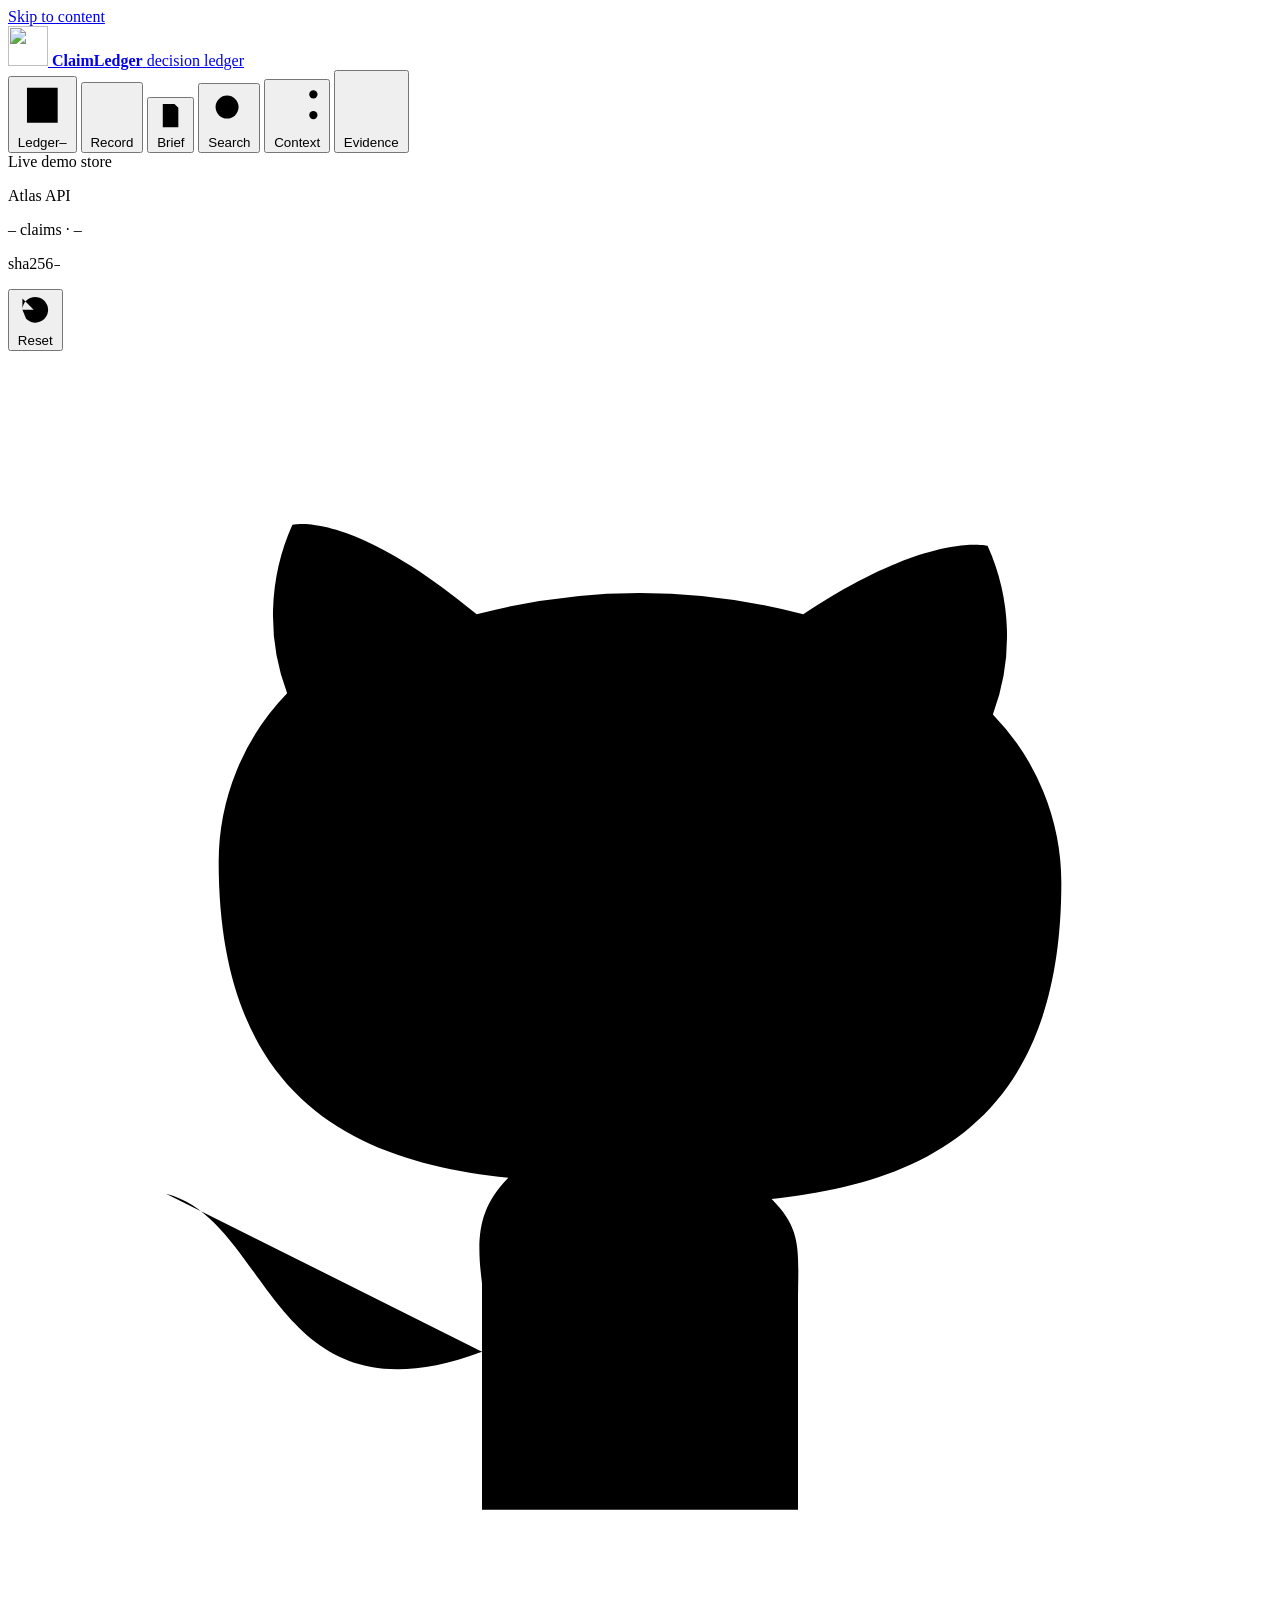
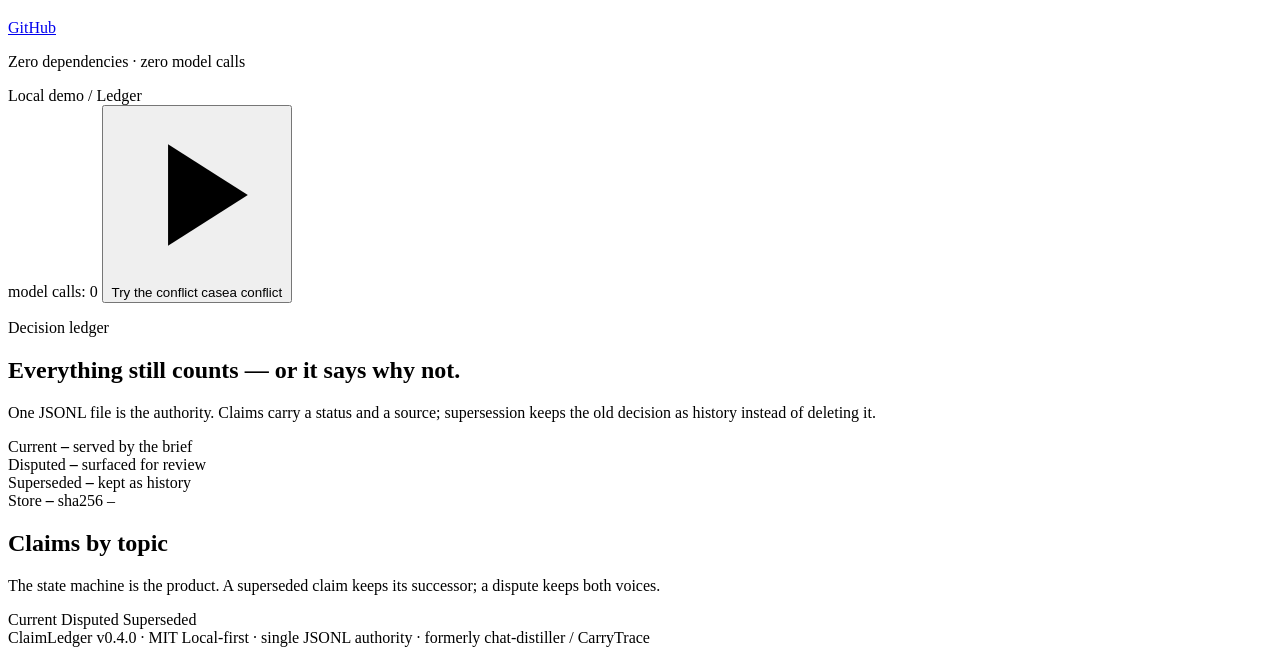
==== chat_distiller/demo/static/index.html @ 39054d4c "ClaimLedger v0.4.0 A status-aware decision ledger for AI agents: claims with provenance and lifecycl" ====
<!doctype html>
<html lang="en">
<head>
<meta charset="utf-8">
<meta name="viewport" content="width=device-width, initial-scale=1">
<title>ClaimLedger · Decision ledger demo</title>
<meta name="description" content="A local, zero-dependency demo of ClaimLedger: record decisions, refuse silent conflicts, render byte-budgeted briefs, and ground RAG evidence in the same status policy.">
<link rel="icon" type="image/svg+xml" href="/static/mark.svg">
<link rel="stylesheet" href="/static/styles.css">
</head>
<body>
<a class="skip-link" href="#main">Skip to content</a>
<div class="shell">
  <aside class="sidebar" aria-label="Demo navigation">
    <a class="brand" href="#ledger">
      <img src="/static/mark.svg" alt="" width="40" height="40">
      <span class="brand__text">
        <strong>ClaimLedger</strong>
        <span>decision ledger</span>
      </span>
    </a>

    <nav class="nav" id="nav">
      <button class="nav__item" data-view="ledger" type="button">
        <svg viewBox="0 0 24 24" aria-hidden="true"><path d="M5 4h14v16H5zM8 8h8M8 12h8M8 16h5"/></svg>
        <span>Ledger</span><span class="nav__count" id="navCount">–</span>
      </button>
      <button class="nav__item" data-view="record" type="button">
        <svg viewBox="0 0 24 24" aria-hidden="true"><path d="M12 5v14M5 12h14"/></svg>
        <span>Record</span>
      </button>
      <button class="nav__item" data-view="brief" type="button">
        <svg viewBox="0 0 24 24" aria-hidden="true"><path d="M6 3h9l3 3v15H6zM9 10h6M9 14h6M9 18h4"/></svg>
        <span>Brief</span>
      </button>
      <button class="nav__item" data-view="search" type="button">
        <svg viewBox="0 0 24 24" aria-hidden="true"><circle cx="11" cy="11" r="6"/><path d="M16 16l4 4"/></svg>
        <span>Search</span>
      </button>
      <button class="nav__item" data-view="context" type="button">
        <svg viewBox="0 0 24 24" aria-hidden="true"><path d="M4 6h10M4 11h16M4 16h12"/><circle cx="20" cy="6" r="2"/><circle cx="20" cy="16" r="2"/></svg>
        <span>Context</span>
      </button>
      <button class="nav__item" data-view="evidence" type="button">
        <svg viewBox="0 0 24 24" aria-hidden="true"><path d="M4 19V5M4 19h16M8 16v-5M13 16V7M18 16v-8"/></svg>
        <span>Evidence</span>
      </button>
    </nav>

    <div class="sidebar__spacer"></div>

    <div class="store-card">
      <div class="store-card__head">
        <span class="live-dot" aria-hidden="true"></span>
        <span id="storeMode">Live demo store</span>
      </div>
      <p class="store-card__project" id="storeProject">Atlas API</p>
      <p class="store-card__meta"><span id="storeCount">–</span> claims · <span id="storeBytes">–</span></p>
      <p class="store-card__digest"><span>sha256</span><code id="storeDigest">–</code></p>
      <div class="store-card__actions">
        <button id="resetBtn" class="mini-btn" type="button" title="Restore the synthetic demo store">
          <svg viewBox="0 0 24 24" aria-hidden="true"><path d="M4 11a8 8 0 1 1 2.3 5.7M4 4v7h7"/></svg>
          Reset
        </button>
        <a class="mini-btn" href="https://github.com/Anhao1314/ClaimLedger" target="_blank" rel="noreferrer">
          <svg viewBox="0 0 24 24" aria-hidden="true"><path d="M9 19c-4 1.5-4-2.5-6-3m12 6v-3.9c0-1 .1-1.4-.5-2 2.8-.3 5.5-1.4 5.5-6a4.6 4.6 0 0 0-1.3-3.2 4.2 4.2 0 0 0-.1-3.2s-1.1-.3-3.5 1.3a12 12 0 0 0-6.2 0C6.5 3 5.4 3.3 5.4 3.3a4.2 4.2 0 0 0-.1 3.2A4.6 4.6 0 0 0 4 9.7c0 4.6 2.7 5.7 5.5 6-.6.6-.6 1.2-.5 2V22"/></svg>
          GitHub
        </a>
      </div>
    </div>
    <p class="sidebar__foot">Zero dependencies · zero model calls</p>
  </aside>

  <main class="main" id="main">
    <header class="topbar">
      <div class="topbar__crumb"><span class="live-dot" aria-hidden="true"></span> Local demo <span class="sep">/</span> <span id="crumb">Ledger</span></div>
      <div class="topbar__right">
        <span class="mono-chip" title="Every claim and brief is produced by deterministic Python">model calls: 0</span>
        <button class="ghost-btn" type="button" id="storyBtn">
          <svg viewBox="0 0 24 24" aria-hidden="true"><path d="M8 5l11 7-11 7z"/></svg>
          <span>Try <span class="story-long">the conflict case</span><span class="story-short">a conflict</span></span>
        </button>
      </div>
    </header>

    <div class="mode-banner" id="modeBanner" hidden role="status">
      <svg viewBox="0 0 24 24" aria-hidden="true"><rect x="5" y="10" width="14" height="10" rx="2"/><path d="M8 10V7a4 4 0 0 1 8 0v3"/></svg>
      <div>
        <strong>Read-only ledger</strong>
        <span>This demo is bound to an existing store. Restart with <code>--write</code> to record; reset is disabled.</span>
      </div>
    </div>

    <section class="view" id="view-ledger" data-view-panel="ledger">
      <header class="page-head">
        <div>
          <p class="eyebrow">Decision ledger</p>
          <h1>Everything still counts — or it says why not.</h1>
          <p class="lede">One JSONL file is the authority. Claims carry a status and a source; supersession keeps the old decision as history instead of deleting it.</p>
        </div>
      </header>

      <div class="metrics" aria-label="Ledger summary">
        <div class="metric metric--current">
          <span class="metric__label"><span class="dot dot--current"></span>Current</span>
          <strong id="metricCurrent">–</strong>
          <span class="metric__hint">served by the brief</span>
        </div>
        <div class="metric metric--disputed">
          <span class="metric__label"><span class="dot dot--disputed"></span>Disputed</span>
          <strong id="metricDisputed">–</strong>
          <span class="metric__hint">surfaced for review</span>
        </div>
        <div class="metric metric--superseded">
          <span class="metric__label"><span class="dot dot--superseded"></span>Superseded</span>
          <strong id="metricSuperseded">–</strong>
          <span class="metric__hint">kept as history</span>
        </div>
        <div class="metric metric--bytes">
          <span class="metric__label"><span class="dot dot--evidence"></span>Store</span>
          <strong id="metricBytes">–</strong>
          <span class="metric__hint" id="metricDigest">sha256 –</span>
        </div>
      </div>

      <div class="section-head">
        <div>
          <h2>Claims by topic</h2>
          <p>The state machine is the product. A superseded claim keeps its successor; a dispute keeps both voices.</p>
        </div>
        <div class="legend" aria-label="Status legend">
          <span><i class="dot dot--current"></i>Current</span>
          <span><i class="dot dot--disputed"></i>Disputed</span>
          <span><i class="dot dot--superseded"></i>Superseded</span>
        </div>
      </div>
      <div id="ledgerTopics" class="ledger" aria-live="polite"></div>
      <div id="ledgerEmpty" class="empty-state" hidden>
        <h3>No claims yet</h3>
        <p>Record the first decision to start the ledger.</p>
        <button class="primary-btn" type="button" data-goto="record">Record a claim</button>
      </div>
    </section>

    <section class="view" id="view-record" data-view-panel="record" hidden>
      <header class="page-head">
        <div>
          <p class="eyebrow">Record at decision time</p>
          <h1>The write is where trust starts.</h1>
          <p class="lede">Type a decision that overlaps a current claim. The ledger refuses the write and shows you the conflict — it never picks a winner for you.</p>
        </div>
      </header>

      <div class="split split--record">
        <form class="panel form" id="recordForm" autocomplete="off">
          <div class="panel__head">
            <h2>New claim</h2>
            <span class="mono-chip">POST /api/record</span>
          </div>

          <label class="field">
            <span class="field__label">Decision <em>required</em></span>
            <textarea id="fText" name="text" rows="3" maxlength="1000" placeholder="Use PostgreSQL 16 for all Atlas storage" required></textarea>
            <span class="field__hint"><span id="formCount">0</span>/1000 · one standalone statement</span>
          </label>

          <div class="field-row">
            <label class="field">
              <span class="field__label">Topic</span>
              <input id="fTopic" name="topic" maxlength="40" value="database" pattern="[a-z0-9][a-z0-9-]{0,39}">
            </label>
            <label class="field">
              <span class="field__label">Tags <em>comma-separated</em></span>
              <input id="fTags" name="tags" placeholder="storage, postgres">
            </label>
          </div>

          <label class="field">
            <span class="field__label">Source</span>
            <input id="fSource" name="source" maxlength="300" placeholder="Architecture review · 2026-10-23">
          </label>

          <label class="field">
            <span class="field__label">Quote <em>optional evidence</em></span>
            <textarea id="fQuote" name="quote" rows="2" maxlength="300" placeholder="The exact sentence from the discussion that supports this."></textarea>
          </label>

          <label class="check">
            <input type="checkbox" id="fDispute">
            <span>
              <strong>Record as disputed</strong>
              <small>Keeps both positions open; also bypasses a detected conflict without superseding.</small>
            </span>
          </label>

          <div class="form__actions">
            <button class="primary-btn" type="submit" id="recordSubmit">
              <svg viewBox="0 0 24 24" aria-hidden="true"><path d="M12 5v14M5 12h14"/></svg>
              Record claim
            </button>
            <button class="ghost-btn" type="button" id="suggestBtn" title="Build a review-only proposal; nothing is written">
              <svg viewBox="0 0 24 24" aria-hidden="true"><path d="M12 3l2.2 5.6L20 11l-5.8 2.4L12 19l-2.2-5.6L4 11l5.8-2.4z"/></svg>
              Preview proposal
            </button>
            <span class="form__note" id="formNote">Record writes a real line to the JSONL store; preview never writes.</span>
          </div>

          <div class="error-box" id="recordError" hidden role="alert"></div>

          <div class="examples">
            <span class="examples__label">Try a case</span>
            <div class="chips" id="exampleChips">
              <button type="button" class="chip" data-example="conflict">Conflicting decision</button>
              <button type="button" class="chip" data-example="clean">New, unrelated decision</button>
              <button type="button" class="chip" data-example="dispute">Open dispute</button>
            </div>
          </div>
        </form>

        <aside class="record-side">
          <div class="panel panel--muted">
            <h2>What the guardrail does</h2>
            <ol class="steps">
              <li><span>01</span><div><strong>Validate</strong><p>Stable schema, topic grammar, byte limits. Corruption refuses service.</p></div></li>
              <li><span>02</span><div><strong>Surface overlap</strong><p>Lexical overlap above a threshold is a suspicion, never a verdict.</p></div></li>
              <li><span>03</span><div><strong>Require a decision</strong><p>Supersede the old claim, mark the new one disputed, or cancel. No silent wins.</p></div></li>
            </ol>
            <p class="fineprint">Conflict matching is deterministic and lexical. It can miss semantic contradictions — and it never adjudicates truth.</p>
          </div>

          <div class="panel panel--muted" id="currentPanel">
            <div class="panel__head">
              <h2>Current claims being checked</h2>
              <span class="mono-chip" id="currentCount">–</span>
            </div>
            <ul class="mini-list" id="currentList"></ul>
          </div>

          <div class="panel receipt-panel" id="recordReceipt" hidden>
            <div class="panel__head">
              <h2>Write receipt</h2>
              <span class="status-pill status--current" id="receiptStatus">Current</span>
            </div>
            <p class="receipt-text" id="receiptText"></p>
            <dl class="receipt-meta">
              <div><dt>claim</dt><dd><code id="receiptId">–</code></dd></div>
              <div><dt>store</dt><dd><code id="receiptDigest">–</code></dd></div>
              <div><dt>superseded</dt><dd><code id="receiptSuperseded">–</code></dd></div>
            </dl>
            <div class="receipt-actions">
              <button class="ghost-btn" type="button" data-goto="ledger">View in ledger</button>
              <button class="ghost-btn" type="button" data-goto="brief">Render a brief</button>
            </div>
          </div>

          <div class="panel suggest-panel" id="suggestPanel" hidden>
            <div class="panel__head">
              <h2>Claim proposal · review only</h2>
              <span class="status-pill status--disputed">Proposed</span>
            </div>
            <p class="receipt-text" id="suggestText"></p>
            <dl class="receipt-meta">
              <div><dt>topic</dt><dd><code id="suggestTopic">–</code></dd></div>
              <div><dt>conflicts</dt><dd><code id="suggestConflicts">–</code></dd></div>
              <div><dt>next step</dt><dd id="suggestAction">–</dd></div>
            </dl>
            <div class="suggest-detail" id="suggestDetail"></div>
            <p class="fineprint">Nothing was written. Run <code>claim record --supersedes …</code> or use Record to commit after review.</p>
          </div>
        </aside>
      </div>
    </section>

    <section class="view" id="view-brief" data-view-panel="brief" hidden>
      <header class="page-head">
        <div>
          <p class="eyebrow">Read as a briefing</p>
          <h1>A brief that fits, and says what it left out.</h1>
          <p class="lede">Drag the budget down. Entries are dropped deterministically and counted — the packet is a rebuildable view, never a second source of truth.</p>
        </div>
      </header>

      <div class="split split--brief">
        <div class="brief-controls">
          <div class="panel">
            <div class="panel__head">
              <h2>Byte budget</h2>
              <span class="mono-chip" id="briefStatus">ready</span>
            </div>
            <div class="budget-value">
              <strong id="briefUsed">–</strong>
              <span>/ <span id="briefBudgetOut">–</span> bytes</span>
            </div>
            <div class="meter" role="progressbar" aria-label="Brief bytes used" aria-valuemin="0" aria-valuemax="100" aria-valuenow="0" id="briefMeter">
              <span id="briefMeterFill"></span>
            </div>
            <div class="budget-meta">
              <span id="briefBudgetLabel">2,048 bytes</span>
              <span id="briefOmitted">0 omitted</span>
            </div>
            <input type="range" id="briefBudget" min="512" max="8192" step="128" value="2048" aria-label="Brief byte budget">
            <div class="chips chips--tight" id="briefPresets">
              <button type="button" class="chip" data-budget="512">512</button>
              <button type="button" class="chip" data-budget="1024">1 KB</button>
              <button type="button" class="chip" data-budget="2048">2 KB</button>
              <button type="button" class="chip" data-budget="4096">4 KB</button>
              <button type="button" class="chip" data-budget="8192">8 KB</button>
            </div>
            <p class="fineprint">The budget covers the whole serialized UTF-8 JSON packet, including metadata and the trailing newline. Bytes are not tokens.</p>
          </div>

          <div class="panel">
            <div class="panel__head">
              <h2>Rendered packet</h2>
              <div class="segmented" role="group" aria-label="Brief display">
                <button type="button" class="segmented__btn is-active" data-brief-mode="view">View</button>
                <button type="button" class="segmented__btn" data-brief-mode="wire">Wire JSON</button>
              </div>
            </div>
            <p class="fineprint">Order is fixed: open disputes → current claims by topic → recently superseded.</p>
          </div>

          <div class="panel panel--muted">
            <h2>Why this is not a summary</h2>
            <p>No model writes the brief. It is rendered from the store on every request, so it cannot rot out of sync. Regenerating it is lossless.</p>
            <button class="ghost-btn" type="button" id="briefCopy">
              <svg viewBox="0 0 24 24" aria-hidden="true"><path d="M8 8h11v11H8zM5 16V5h11"/></svg>
              Copy wire JSON
            </button>
          </div>
        </div>

        <div class="brief-stage">
          <div class="brief-doc" id="briefBody" aria-live="polite"></div>
          <pre class="wire" id="briefWire" hidden></pre>
        </div>
      </div>
    </section>

    <section class="view" id="view-search" data-view-panel="search" hidden>
      <header class="page-head">
        <div>
          <p class="eyebrow">Long-tail retrieval</p>
          <h1>Status-aware search, next to the status-blind baseline.</h1>
          <p class="lede">Search is lexical and local. The comparison below is the point: feeding raw history back can rank a dead decision first.</p>
        </div>
      </header>

      <form class="searchbar" id="searchForm" role="search">
        <svg viewBox="0 0 24 24" aria-hidden="true"><circle cx="11" cy="11" r="6"/><path d="M16 16l4 4"/></svg>
        <input id="searchInput" type="search" placeholder="database, use sqlite, timeout, api v1…" aria-label="Search claims">
        <button class="primary-btn" type="submit">Search</button>
      </form>

      <div class="search-tools">
        <div class="chips" id="searchSuggestions">
          <span class="chips__label">Try</span>
          <button type="button" class="chip" data-query="use sqlite">use sqlite</button>
          <button type="button" class="chip" data-query="database">database</button>
          <button type="button" class="chip" data-query="token">token</button>
          <button type="button" class="chip" data-query="timeout">timeout</button>
          <button type="button" class="chip" data-query="api v1">api v1</button>
          <button type="button" class="chip" data-query="rotate">rotate</button>
        </div>
        <label class="switch">
          <input type="checkbox" id="includeSuperseded">
          <span class="switch__track"><span class="switch__thumb"></span></span>
          <span class="switch__label">Include superseded <em>status-blind</em></span>
        </label>
      </div>

      <div id="searchSummary" class="search-summary" aria-live="polite">
        <span class="search-summary__hint">Enter a query to compare retrieval policies.</span>
      </div>
      <div id="searchResults" class="results"></div>
    </section>

    <section class="view" id="view-context" data-view-panel="context" hidden>
      <header class="page-head">
        <div>
          <p class="eyebrow">RAG, on the ledger's terms</p>
          <h1>Evidence may be retrieved. Authority stays with the store.</h1>
          <p class="lede">A context packet joins a deterministic brief with evidence from a retriever. Every hit must resolve to a claim and pass the same status filter — superseded passages cannot pose as current.</p>
        </div>
      </header>

      <div class="context-controls">
        <form class="panel" id="contextForm" role="search" autocomplete="off">
          <div class="panel__head">
            <h2>Build a context packet</h2>
            <span class="mono-chip">GET /api/context</span>
          </div>
          <label class="field">
            <span class="field__label">Query</span>
            <input id="contextQuery" type="search" placeholder="use sqlite, token, timeout…" aria-label="Context query">
          </label>
          <div class="chips" id="contextSuggestions">
            <span class="chips__label">Try</span>
            <button type="button" class="chip" data-query="use sqlite">use sqlite</button>
            <button type="button" class="chip" data-query="session token">session token</button>
            <button type="button" class="chip" data-query="timeout">timeout</button>
          </div>
          <div class="context-toggles">
            <label class="switch">
              <input type="checkbox" id="contextHistorical">
              <span class="switch__track"><span class="switch__thumb"></span></span>
              <span class="switch__label">Historical intent <em>include superseded, labelled</em></span>
            </label>
            <label class="switch">
              <input type="checkbox" id="contextShowWire">
              <span class="switch__track"><span class="switch__thumb"></span></span>
              <span class="switch__label">Show wire JSON <em>exact bytes</em></span>
            </label>
          </div>
          <p class="fineprint" id="contextRagNote"></p>
        </form>

        <div class="panel panel--muted" id="contextStats">
          <div class="panel__head"><h2>Packet</h2><span class="mono-chip" id="contextStatus">–</span></div>
          <dl class="context-meta">
            <div><dt>bytes</dt><dd><span id="ctxUsed">–</span> / <span id="ctxBudget">–</span></dd></div>
            <div><dt>brief</dt><dd id="ctxBriefCounts">–</dd></div>
            <div><dt>evidence</dt><dd><span id="ctxEvidenceCount">0</span> shown · <span id="ctxOmitted">0</span> omitted</dd></div>
            <div><dt>excluded</dt><dd id="ctxExcluded">–</dd></div>
            <div><dt>window</dt><dd id="ctxWindow">–</dd></div>
            <div><dt>index sha</dt><dd><code id="ctxIndexSha">–</code></dd></div>
          </dl>
          <button class="ghost-btn" type="button" id="contextCopy">
            <svg viewBox="0 0 24 24" aria-hidden="true"><path d="M8 8h11v11H8zM5 16V5h11"/></svg>
            Copy wire JSON
          </button>
        </div>
      </div>

      <div class="context-stage">
        <div class="brief-doc context-doc" id="contextBody" aria-live="polite">
          <p class="brief-empty">Enter a query to build a context packet.</p>
        </div>
        <pre class="wire" id="contextWire" hidden></pre>
      </div>
    </section>

    <section class="view" id="view-evidence" data-view-panel="evidence" hidden>
      <header class="page-head">
        <div>
          <p class="eyebrow">Evidence you can replay</p>
          <h1>Numbers with the limits attached.</h1>
          <p class="lede">Synthetic fixtures, deterministic code, zero model calls. These measure structure and lifecycle safety — not semantic truth or agent task success.</p>
        </div>
      </header>

      <div class="panel">
        <div class="panel__head">
          <h2>Retrieval</h2>
          <span class="mono-chip" id="evidenceDataset">24 queries · 40 sessions</span>
        </div>
        <div class="metric-table" id="retrievalTable"></div>
        <p class="fineprint" id="evidenceNote"></p>
      </div>

      <div class="section-head section-head--tight">
        <div>
          <h2>Structural safety checks</h2>
          <p>CompileBench: four topics, twelve curated cards, zero model calls.</p>
        </div>
      </div>
      <div class="compile-grid" id="compileCards"></div>

      <div class="panel panel--muted">
        <h2>What this cannot prove</h2>
        <ul class="limits" id="evidenceLimits"></ul>
        <div class="evidence-sources" id="evidenceSources"></div>
      </div>
    </section>

    <footer class="foot">
      <span>ClaimLedger v<span id="version">0.4.0</span> · MIT</span>
      <span>Local-first · single JSONL authority · formerly chat-distiller / CarryTrace</span>
    </footer>
  </main>
</div>

<div class="modal" id="conflictModal" hidden>
  <div class="modal__backdrop" data-close-conflict></div>
  <div class="modal__card" role="dialog" aria-modal="true" aria-labelledby="conflictTitle">
    <div class="modal__head">
      <span class="modal__icon" aria-hidden="true">!</span>
      <div>
        <p class="eyebrow">Write refused</p>
        <h2 id="conflictTitle">A possible conflict was surfaced.</h2>
      </div>
    </div>
    <p class="modal__message" id="conflictMessage"></p>
    <div class="conflict-list" id="conflictList"></div>
    <div class="modal__actions">
      <button type="button" class="ghost-btn" data-close-conflict>Cancel</button>
      <button type="button" class="ghost-btn" id="conflictDispute">Record as disputed</button>
      <button type="button" class="primary-btn" id="conflictSupersede">Supersede &amp; record</button>
    </div>
    <p class="fineprint">The ledger surfaces the suspicion. Superseding is an explicit human decision, written into the chain.</p>
  </div>
</div>

<div class="toast" id="toast" role="status" aria-live="polite" hidden></div>

<script src="/static/app.js"></script>
</body>
</html>
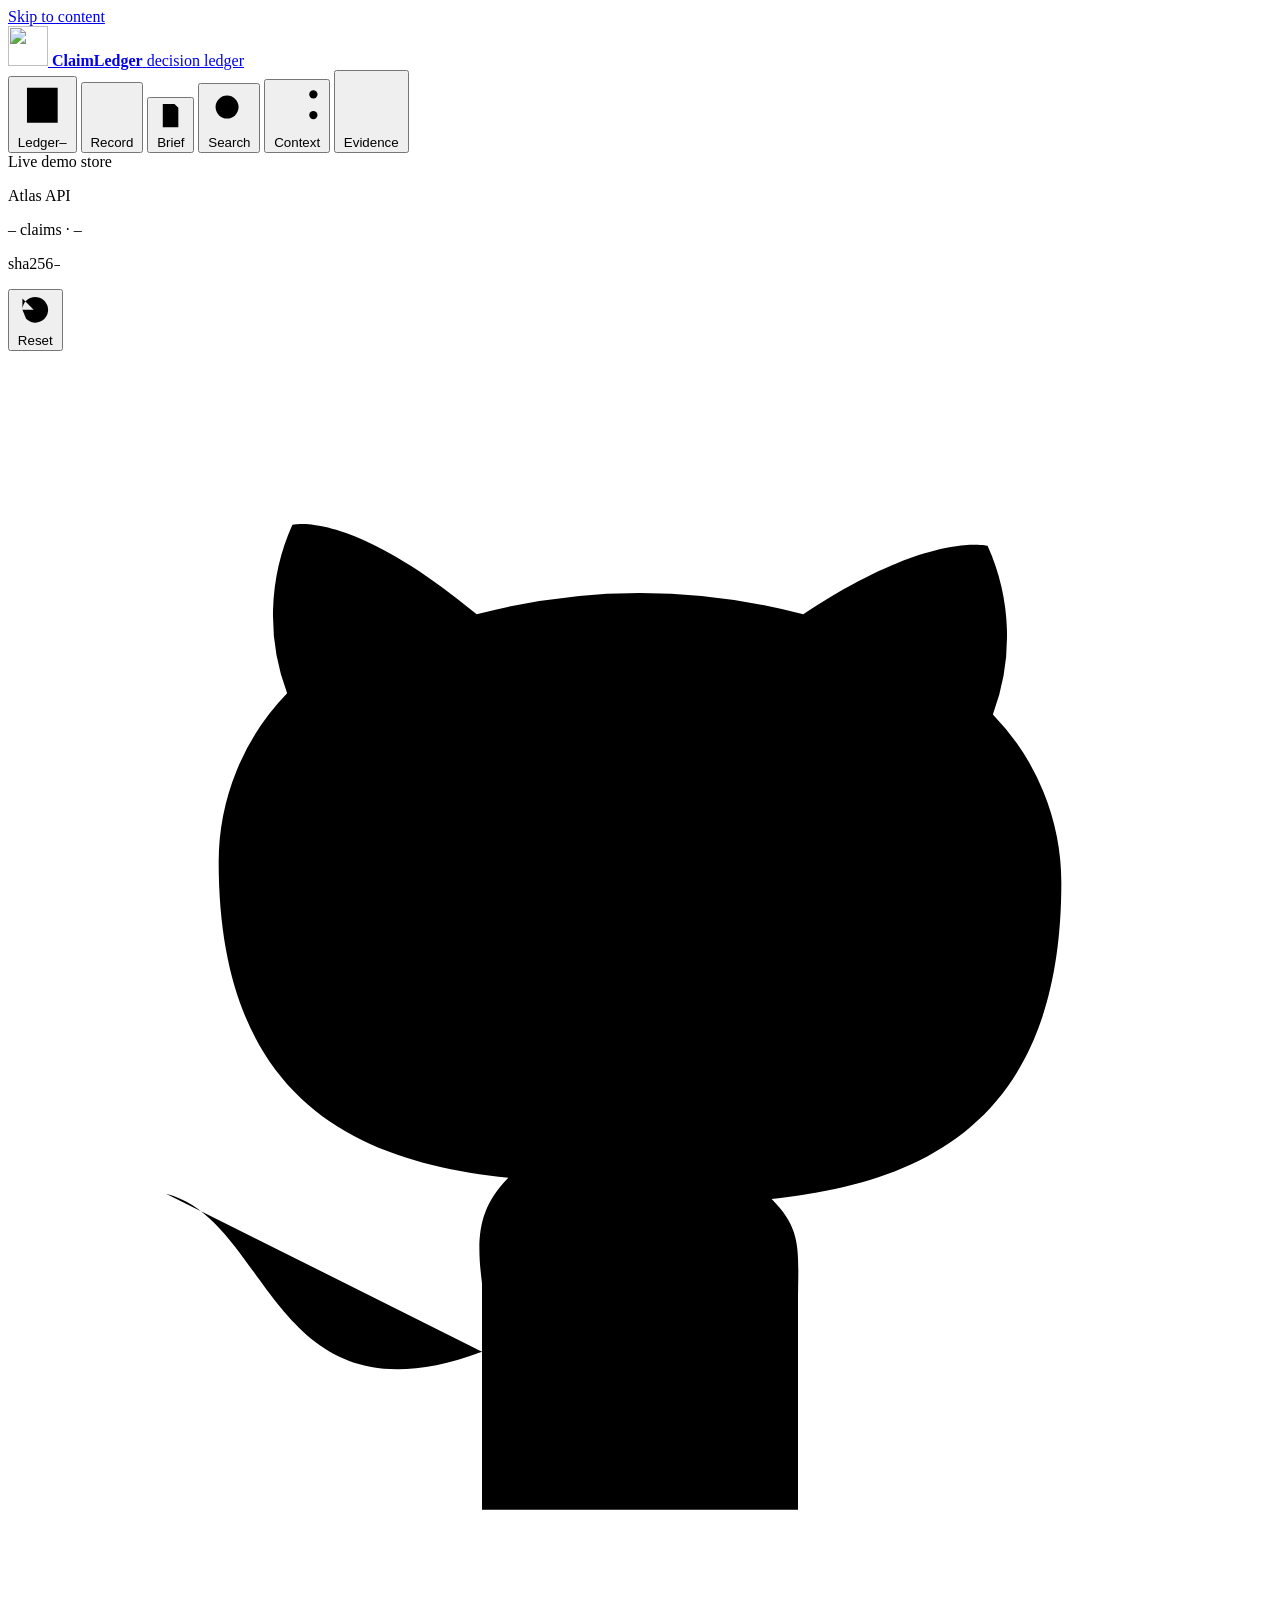
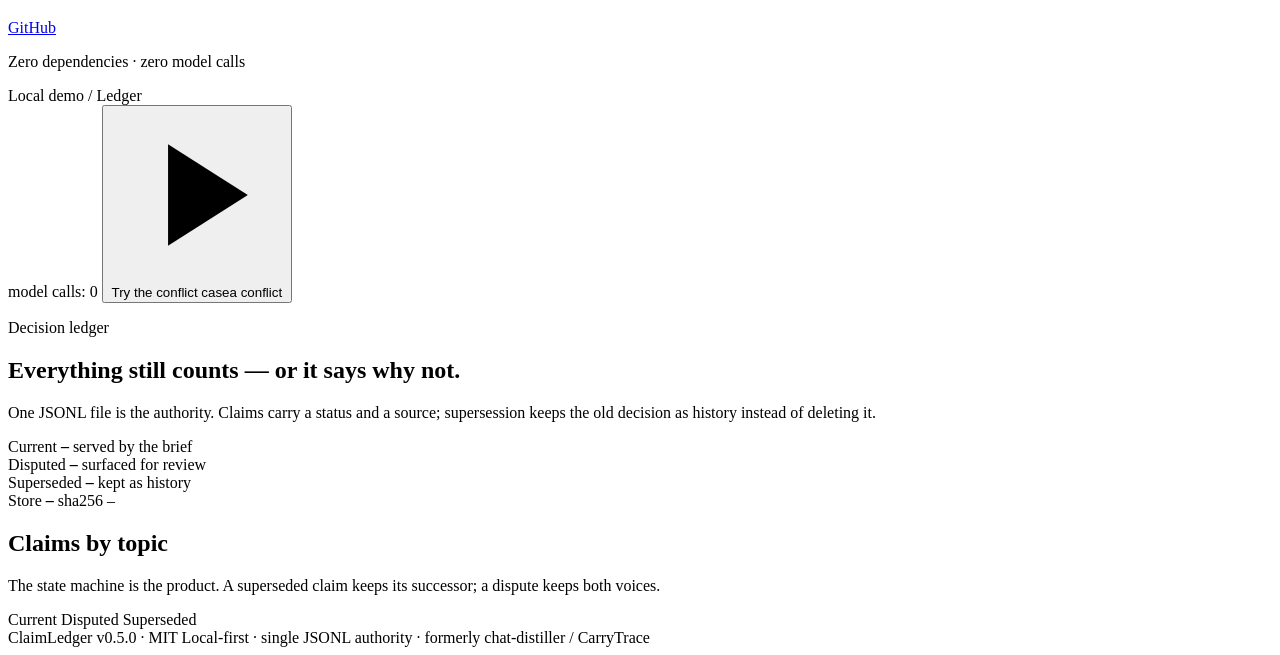
==== commit d325210c: "feat: add writer locking, verified backups and audited removal - serialize claim-store mutations wit" ====
--- a/chat_distiller/demo/static/index.html
+++ b/chat_distiller/demo/static/index.html
@@ -474,7 +474,7 @@
     </section>
 
     <footer class="foot">
-      <span>ClaimLedger v<span id="version">0.4.0</span> · MIT</span>
+      <span>ClaimLedger v<span id="version">0.5.0</span> · MIT</span>
       <span>Local-first · single JSONL authority · formerly chat-distiller / CarryTrace</span>
     </footer>
   </main>
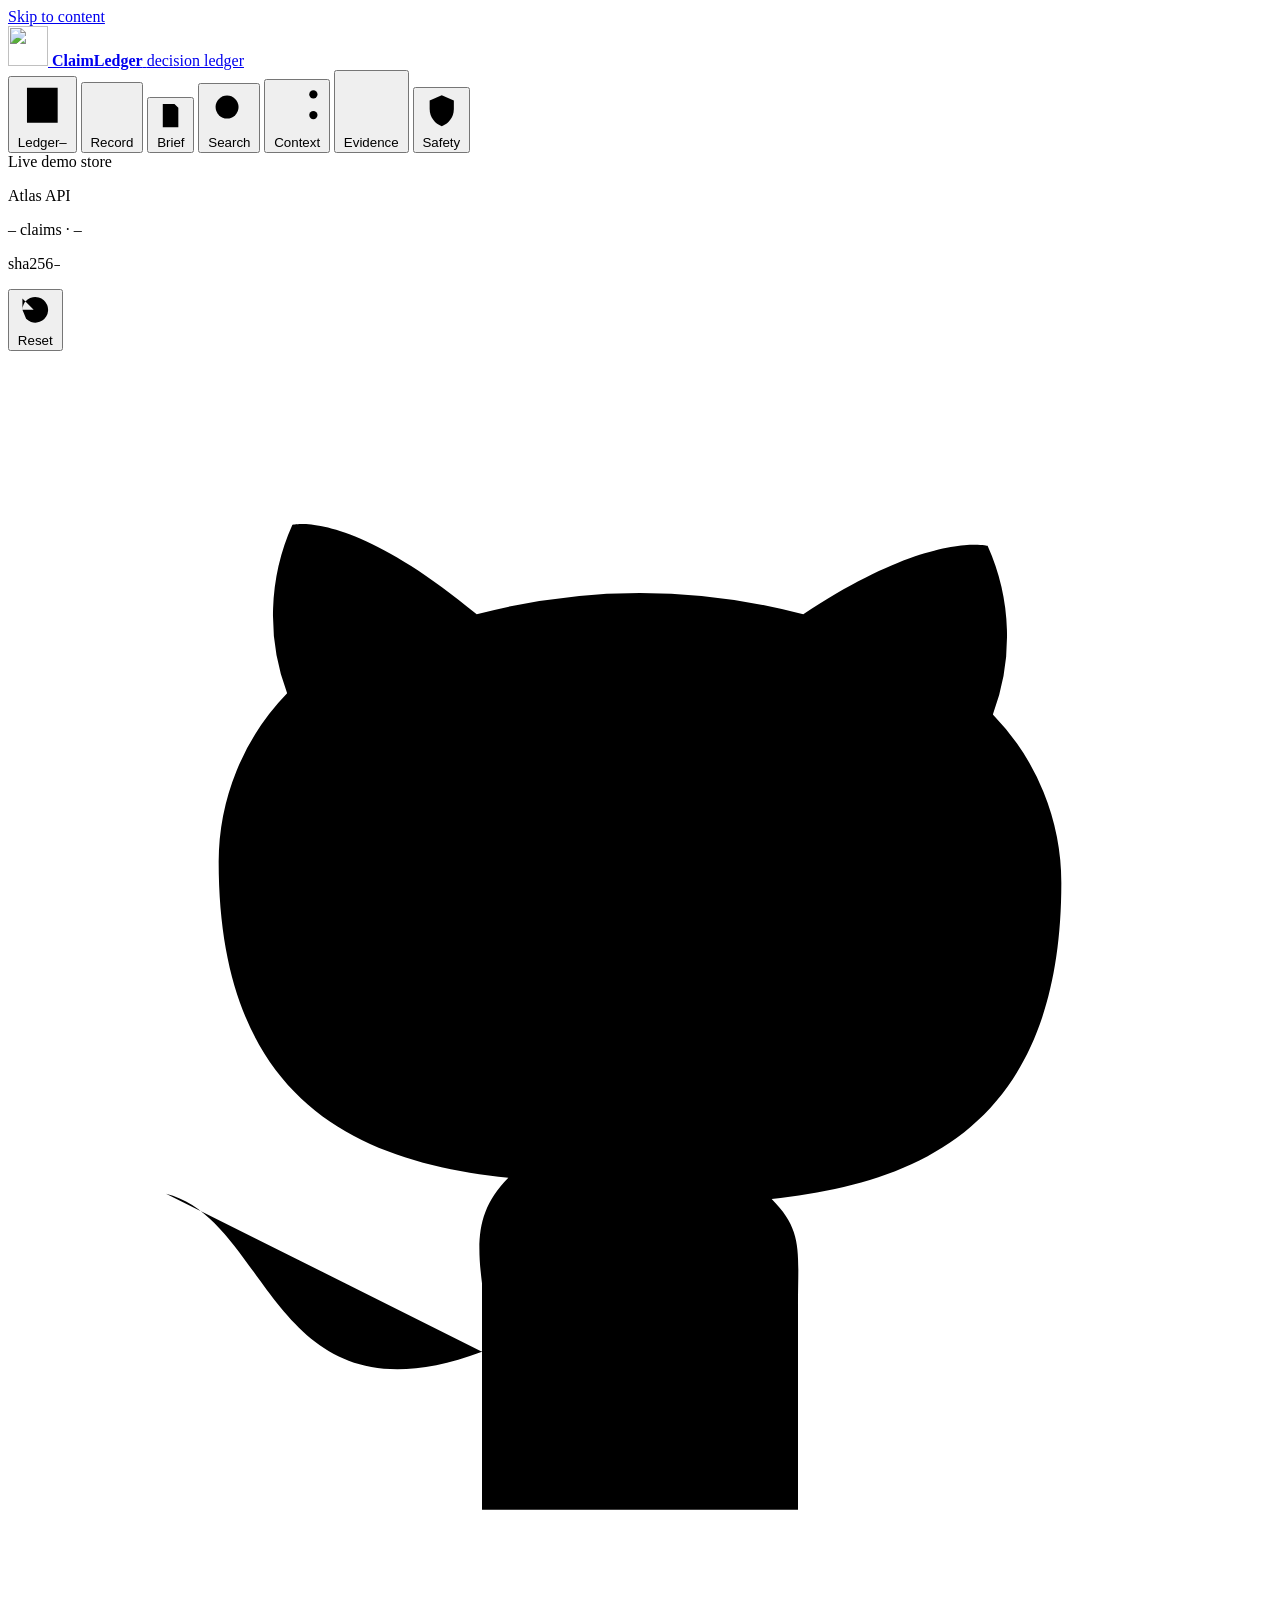
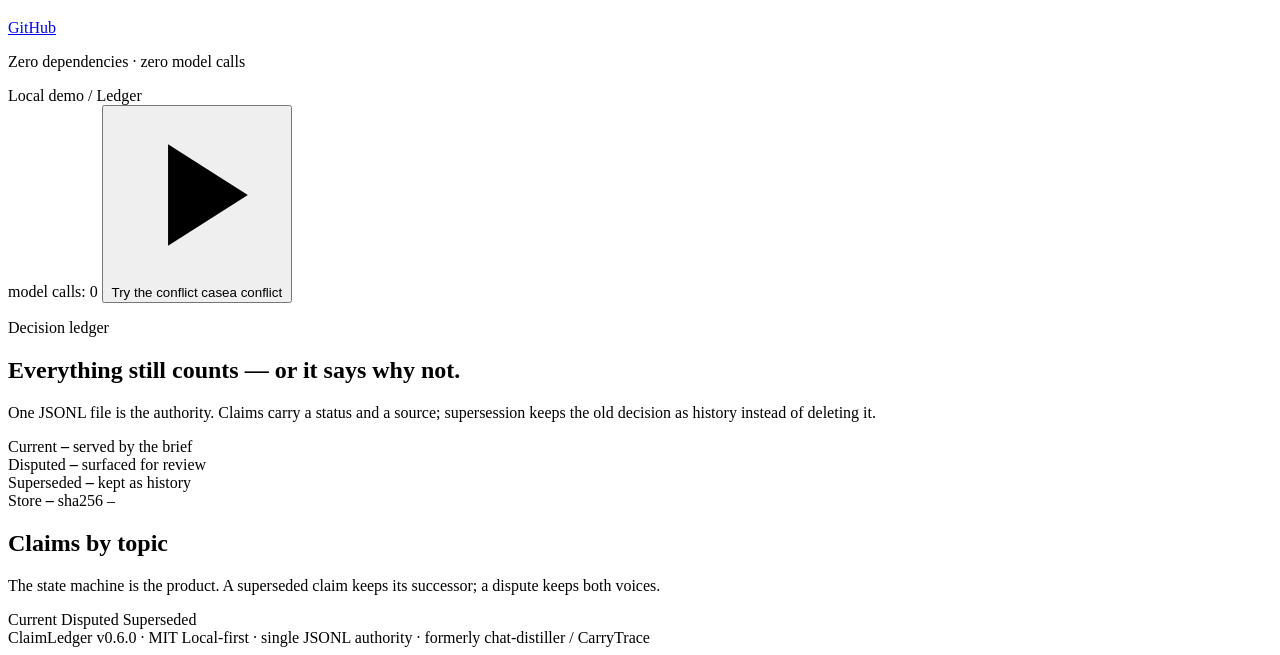
==== commit 64d55618: "feat: adoption path — claim init, safety endpoints and demo Safety view - add claim init: create an " ====
--- a/chat_distiller/demo/static/index.html
+++ b/chat_distiller/demo/static/index.html
@@ -45,6 +45,10 @@
         <svg viewBox="0 0 24 24" aria-hidden="true"><path d="M4 19V5M4 19h16M8 16v-5M13 16V7M18 16v-8"/></svg>
         <span>Evidence</span>
       </button>
+      <button class="nav__item" data-view="safety" type="button">
+        <svg viewBox="0 0 24 24" aria-hidden="true"><path d="M12 3l7 3v5c0 5-3.2 8.4-7 10-3.8-1.6-7-5-7-10V6z"/><path d="M9 12l2 2 4-4"/></svg>
+        <span>Safety</span>
+      </button>
     </nav>
 
     <div class="sidebar__spacer"></div>
@@ -473,8 +477,52 @@
       </div>
     </section>
 
+    <section class="view" id="view-safety" data-view-panel="safety" hidden>
+      <header class="page-head">
+        <div>
+          <p class="eyebrow">Data safety</p>
+          <h1>Backups you can verify. Removal you can audit.</h1>
+          <p class="lede">Every snapshot carries a checksummed manifest. Redaction keeps a content-free tombstone and the supersession chain; deletion removes rows and names what references them. Both write an audit entry and a plaintext pre-change backup by default.</p>
+        </div>
+      </header>
+
+      <div class="safety-grid">
+        <div class="panel" id="snapshotsPanel">
+          <div class="panel__head">
+            <h2>Snapshots</h2>
+            <button class="ghost-btn" type="button" id="backupBtn">
+              <svg viewBox="0 0 24 24" aria-hidden="true"><path d="M12 4v10M8 10l4 4 4-4M5 19h14"/></svg>
+              Backup now
+            </button>
+          </div>
+          <p class="fineprint" id="backupNote">Snapshots are written next to the store with a manifest: claim count, byte count and two SHA-256 digests.</p>
+          <div class="backup-list" id="backupList"></div>
+        </div>
+
+        <div class="panel" id="auditPanel">
+          <div class="panel__head">
+            <h2>Audit trail</h2>
+            <span class="mono-chip" id="auditCount">–</span>
+          </div>
+          <p class="fineprint">Append-only. Records the action, claim ids, before/after store digests and the backup filename — never the claim text.</p>
+          <div class="audit-list" id="auditList"></div>
+        </div>
+      </div>
+
+      <div class="panel panel--muted safety-guarantees">
+        <h2>What this guarantees — and what it does not</h2>
+        <ul class="limits">
+          <li>Writes are serialized by a cross-process lock; contention past the timeout is an explicit busy error, never a silent overwrite.</li>
+          <li>Restore verifies byte count, file digest, store digest and claim count against the manifest before touching the store.</li>
+          <li>Backups are plaintext and local — protect the backups directory like the store itself.</li>
+          <li>Redaction does not reach transcripts, logs, old backups or derived evidence indexes; rebuild or purge those separately.</li>
+        </ul>
+        <p class="fineprint">CLI equivalents: <code>claim backup</code> · <code>claim backups</code> · <code>claim audit</code> · <code>claim restore --from …</code> · <code>claim redact … --yes</code> · <code>claim delete … --yes</code></p>
+      </div>
+    </section>
+
     <footer class="foot">
-      <span>ClaimLedger v<span id="version">0.5.0</span> · MIT</span>
+      <span>ClaimLedger v<span id="version">0.6.0</span> · MIT</span>
       <span>Local-first · single JSONL authority · formerly chat-distiller / CarryTrace</span>
     </footer>
   </main>
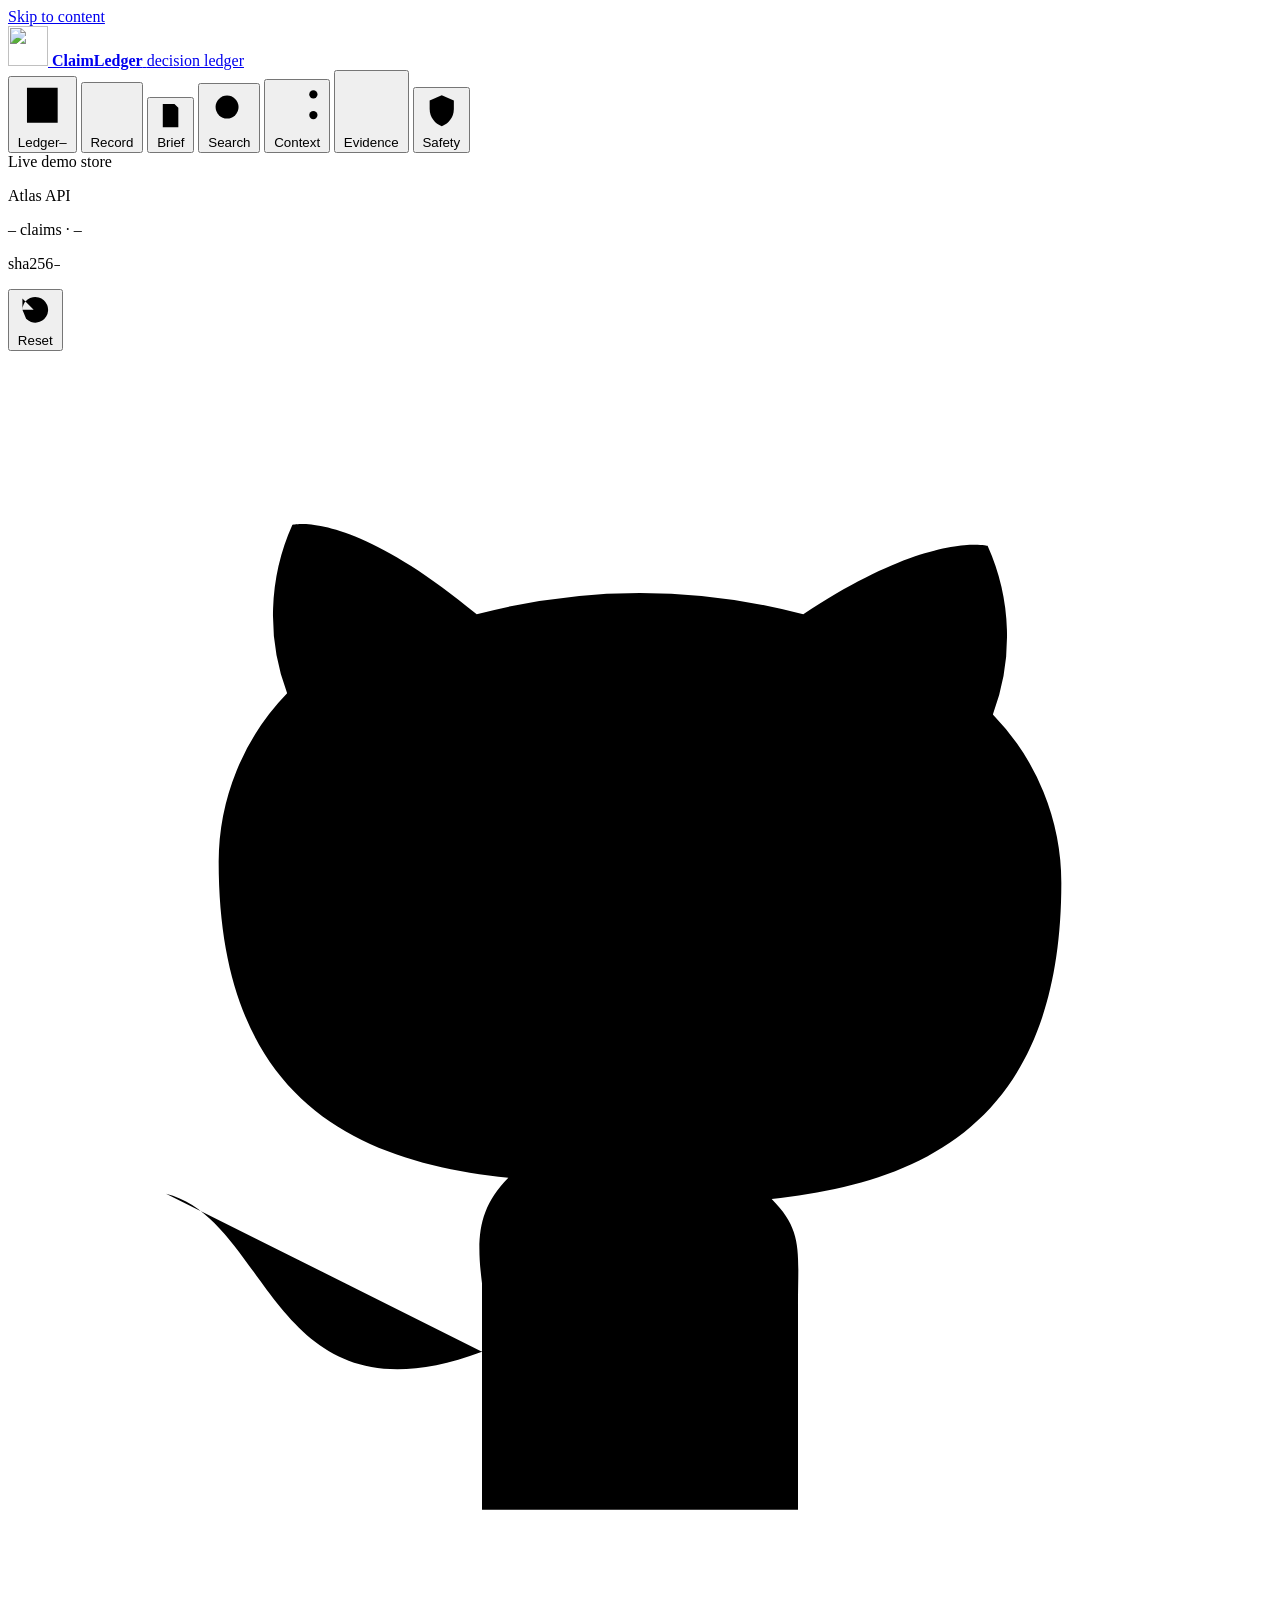
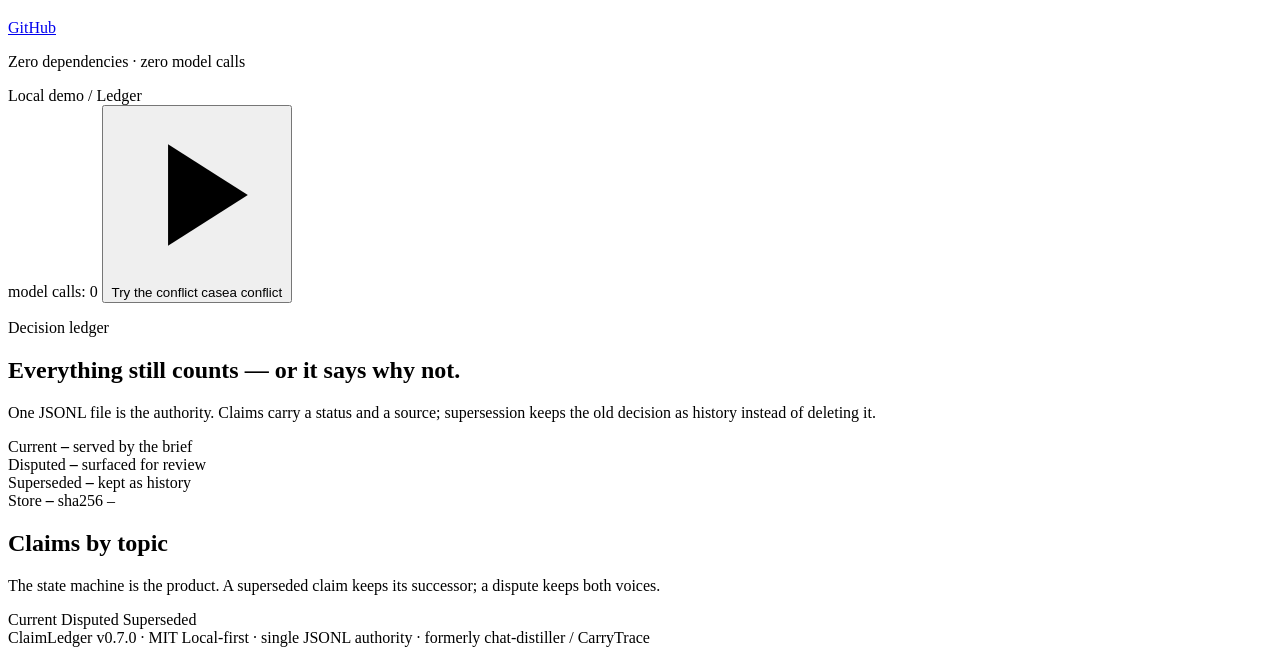
==== commit de061919: "feat: scope and expiry — decisions that apply somewhere and for a while - add optional scope to clai" ====
--- a/chat_distiller/demo/static/index.html
+++ b/chat_distiller/demo/static/index.html
@@ -179,10 +179,16 @@
             </label>
           </div>
 
-          <label class="field">
-            <span class="field__label">Source</span>
-            <input id="fSource" name="source" maxlength="300" placeholder="Architecture review · 2026-10-23">
-          </label>
+          <div class="field-row">
+            <label class="field">
+              <span class="field__label">Scope <em>where it applies</em></span>
+              <input id="fScope" name="scope" maxlength="40" value="all" pattern="[a-z0-9][a-z0-9-]{0,39}" title="all, production, staging, mobile-ios…">
+            </label>
+            <label class="field">
+              <span class="field__label">Source</span>
+              <input id="fSource" name="source" maxlength="300" placeholder="Architecture review · 2026-10-23">
+            </label>
+          </div>
 
           <label class="field">
             <span class="field__label">Quote <em>optional evidence</em></span>
@@ -522,7 +528,7 @@
     </section>
 
     <footer class="foot">
-      <span>ClaimLedger v<span id="version">0.6.0</span> · MIT</span>
+      <span>ClaimLedger v<span id="version">0.7.0</span> · MIT</span>
       <span>Local-first · single JSONL authority · formerly chat-distiller / CarryTrace</span>
     </footer>
   </main>
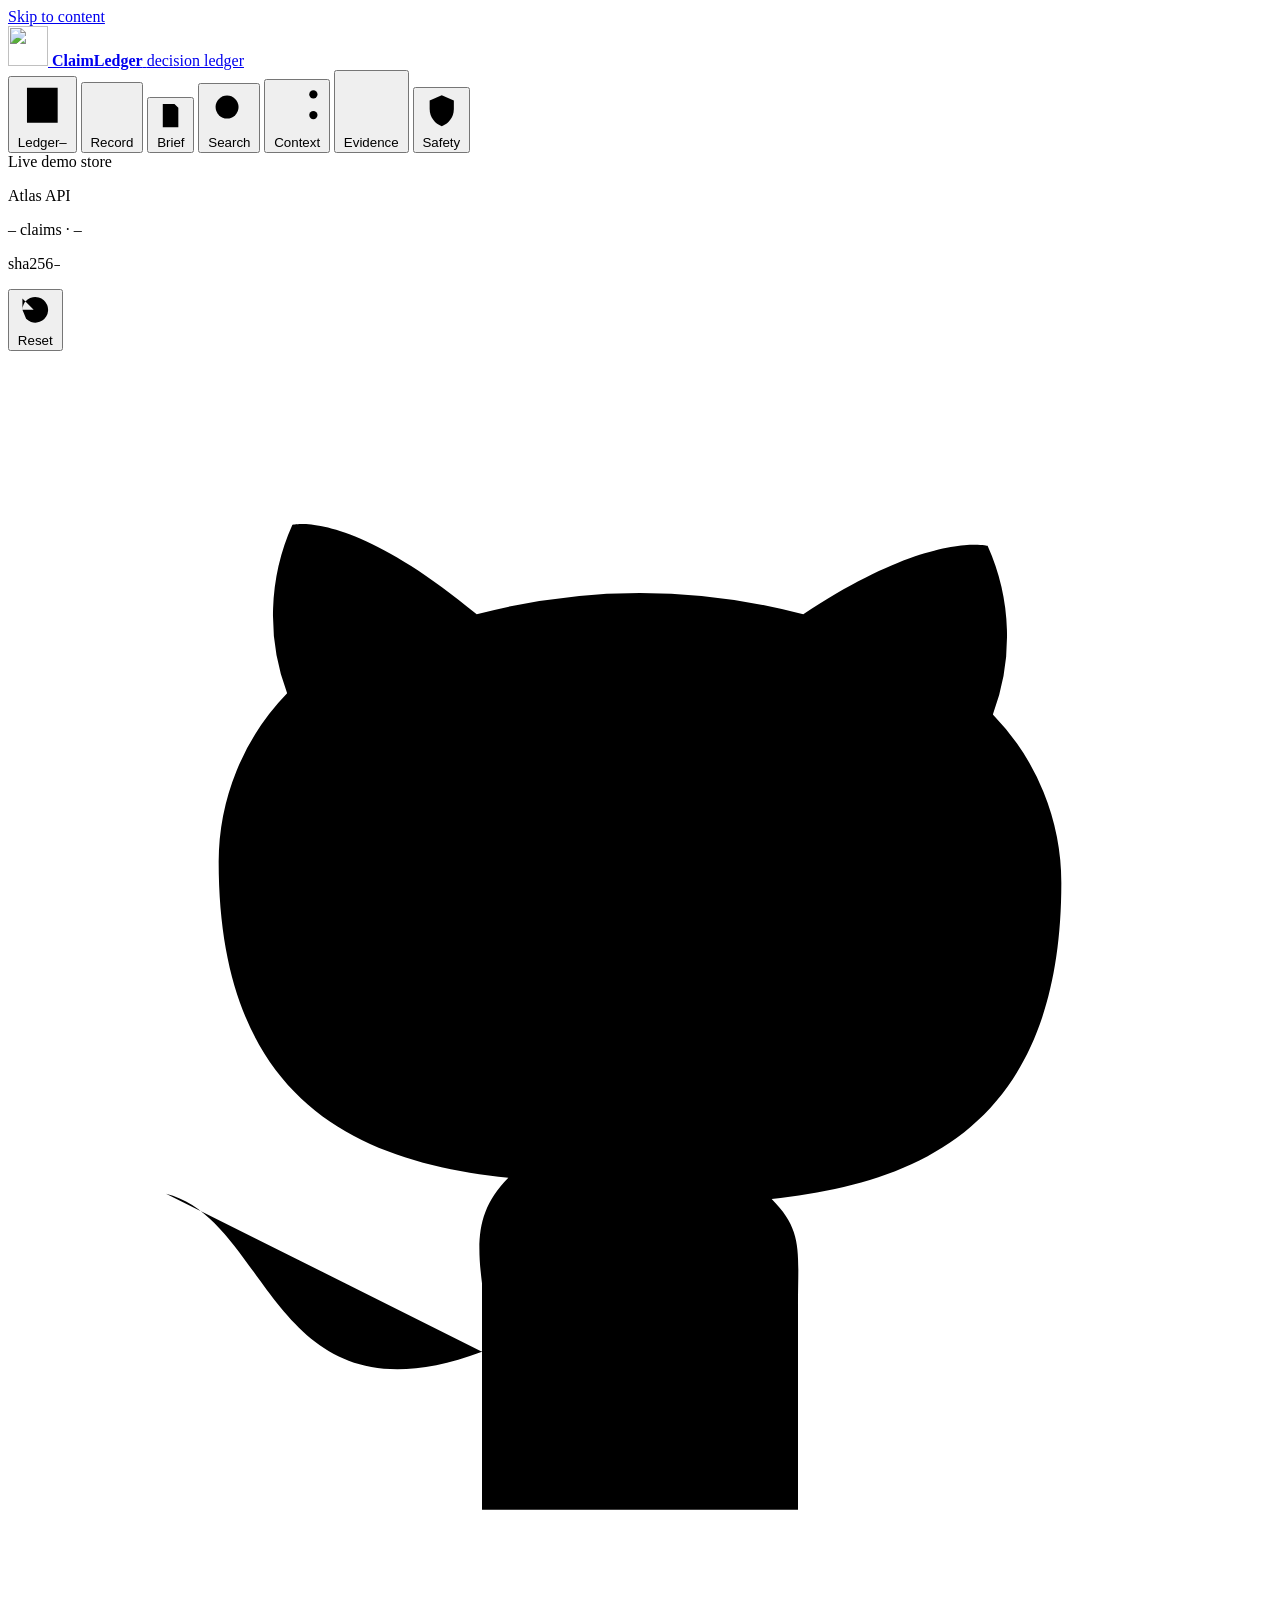
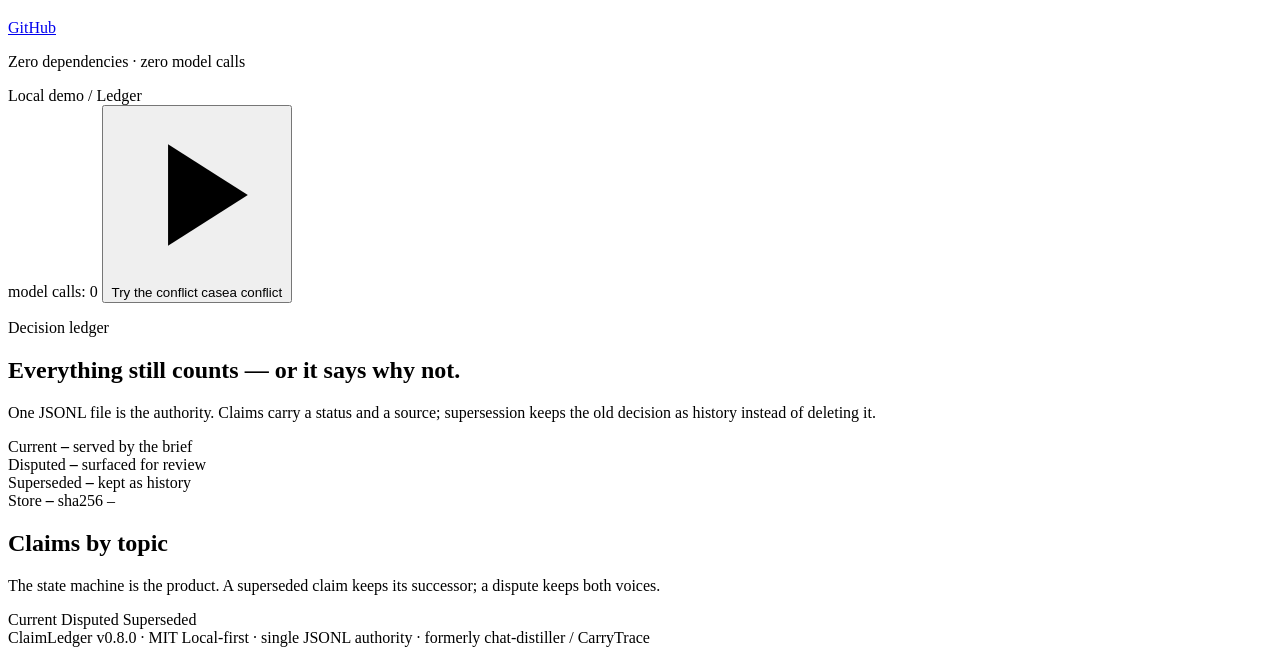
==== commit 180969d4: "feat: general transcript import — doubao, generic JSONL and Claude Code - generalize the Context Gat" ====
--- a/chat_distiller/demo/static/index.html
+++ b/chat_distiller/demo/static/index.html
@@ -528,7 +528,7 @@
     </section>
 
     <footer class="foot">
-      <span>ClaimLedger v<span id="version">0.7.0</span> · MIT</span>
+      <span>ClaimLedger v<span id="version">0.8.0</span> · MIT</span>
       <span>Local-first · single JSONL authority · formerly chat-distiller / CarryTrace</span>
     </footer>
   </main>
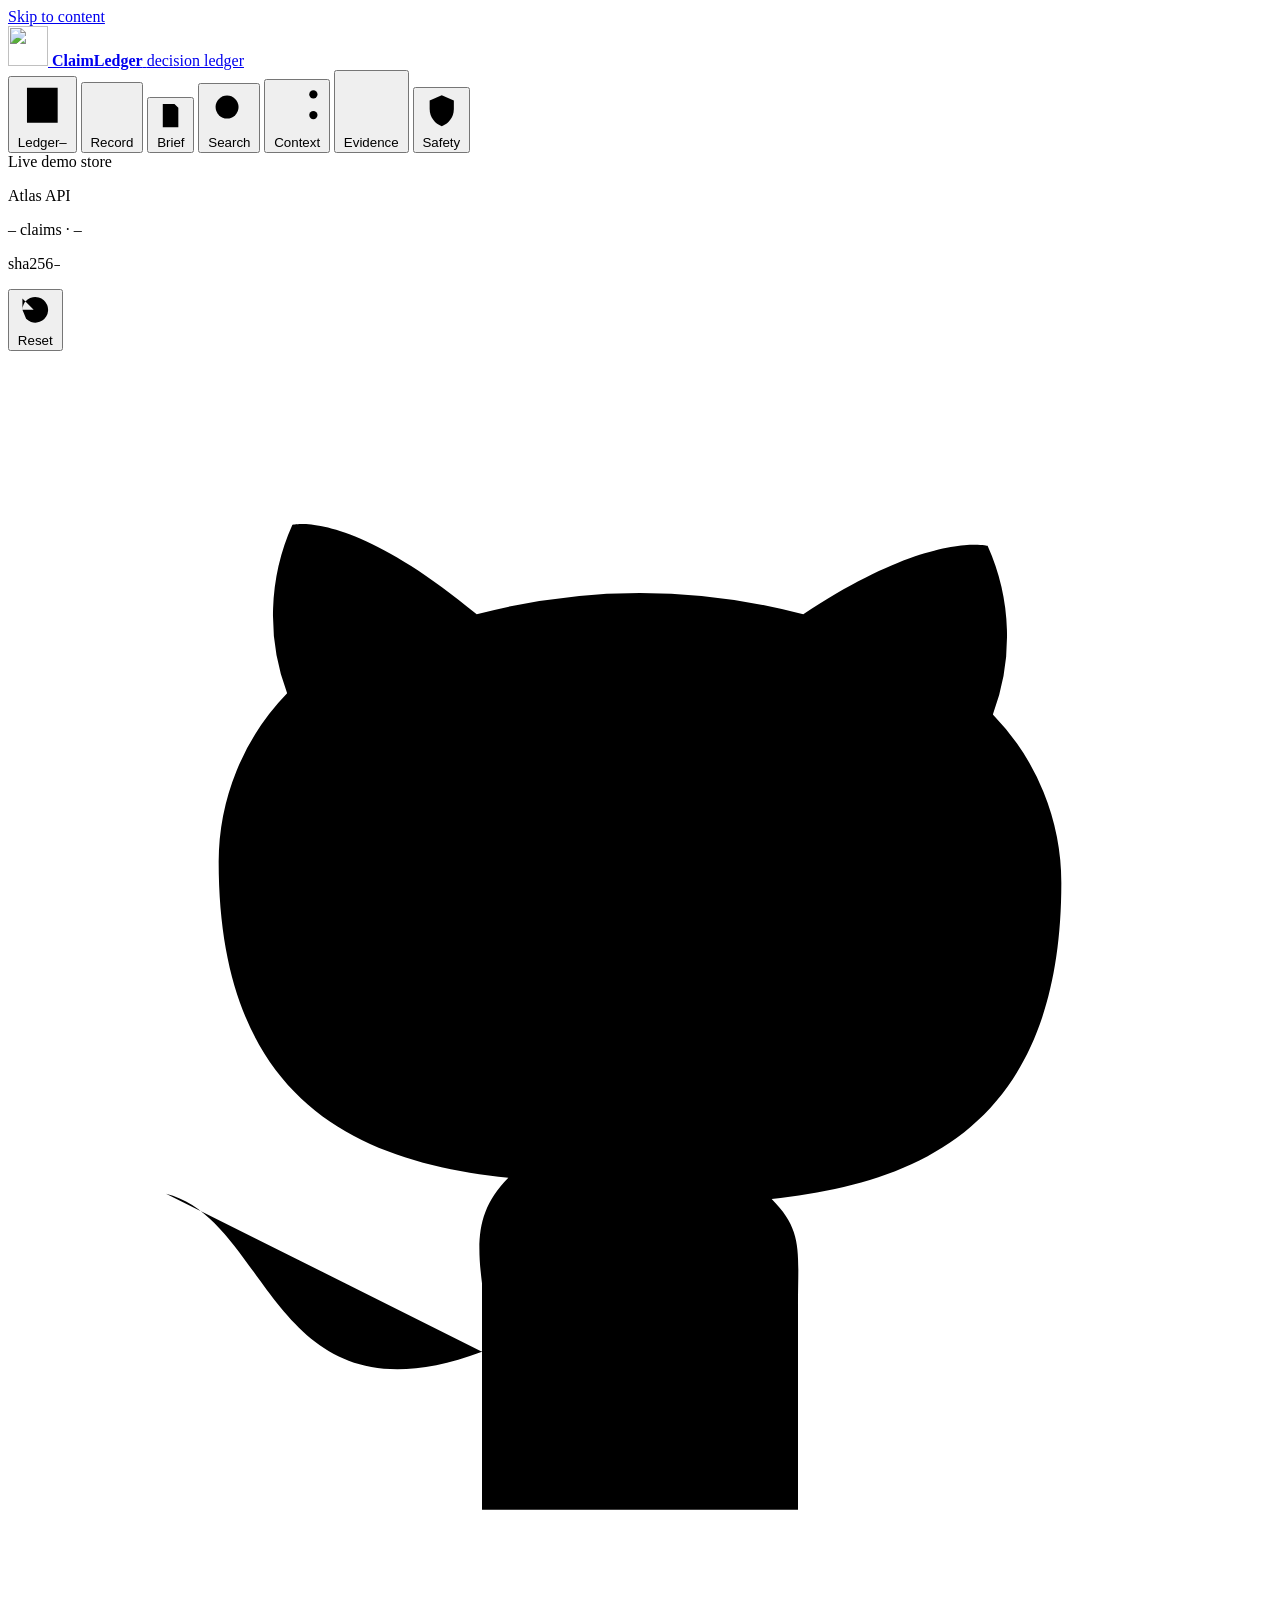
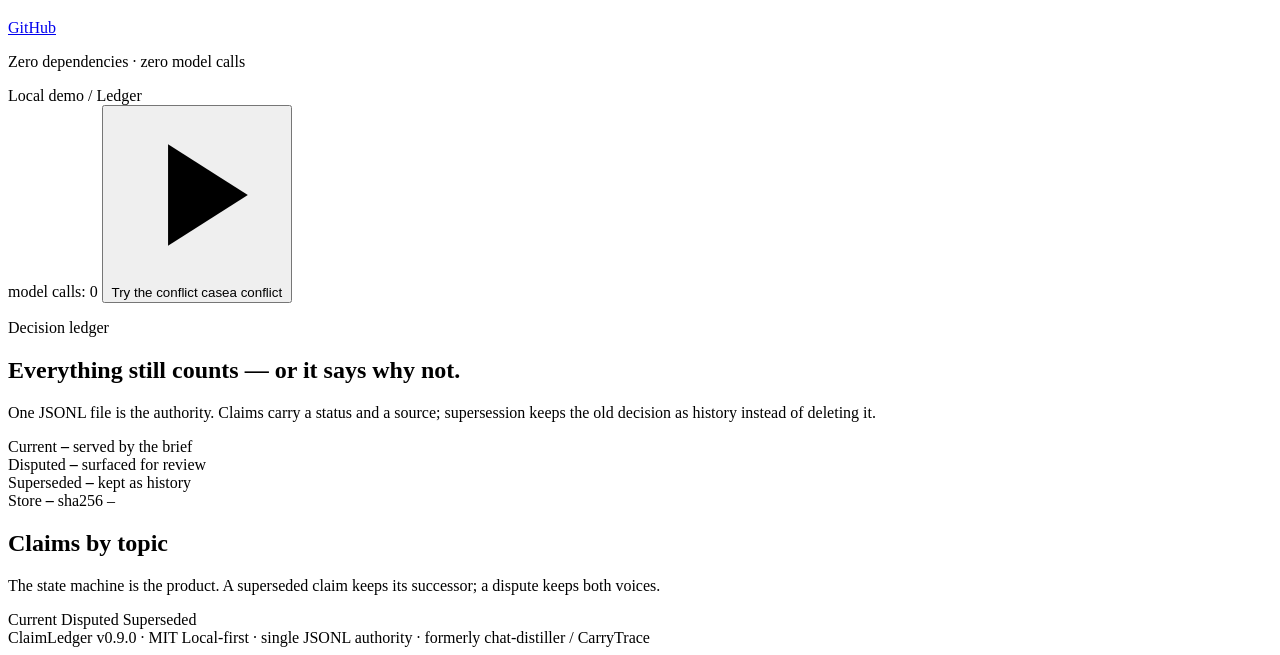
==== commit 46a22163: "feat(ui): redesign the demo in a Kimi-inspired light theme - rewrite the demo stylesheet: white card" ====
--- a/chat_distiller/demo/static/index.html
+++ b/chat_distiller/demo/static/index.html
@@ -528,7 +528,7 @@
     </section>
 
     <footer class="foot">
-      <span>ClaimLedger v<span id="version">0.8.0</span> · MIT</span>
+      <span>ClaimLedger v<span id="version">0.9.0</span> · MIT</span>
       <span>Local-first · single JSONL authority · formerly chat-distiller / CarryTrace</span>
     </footer>
   </main>
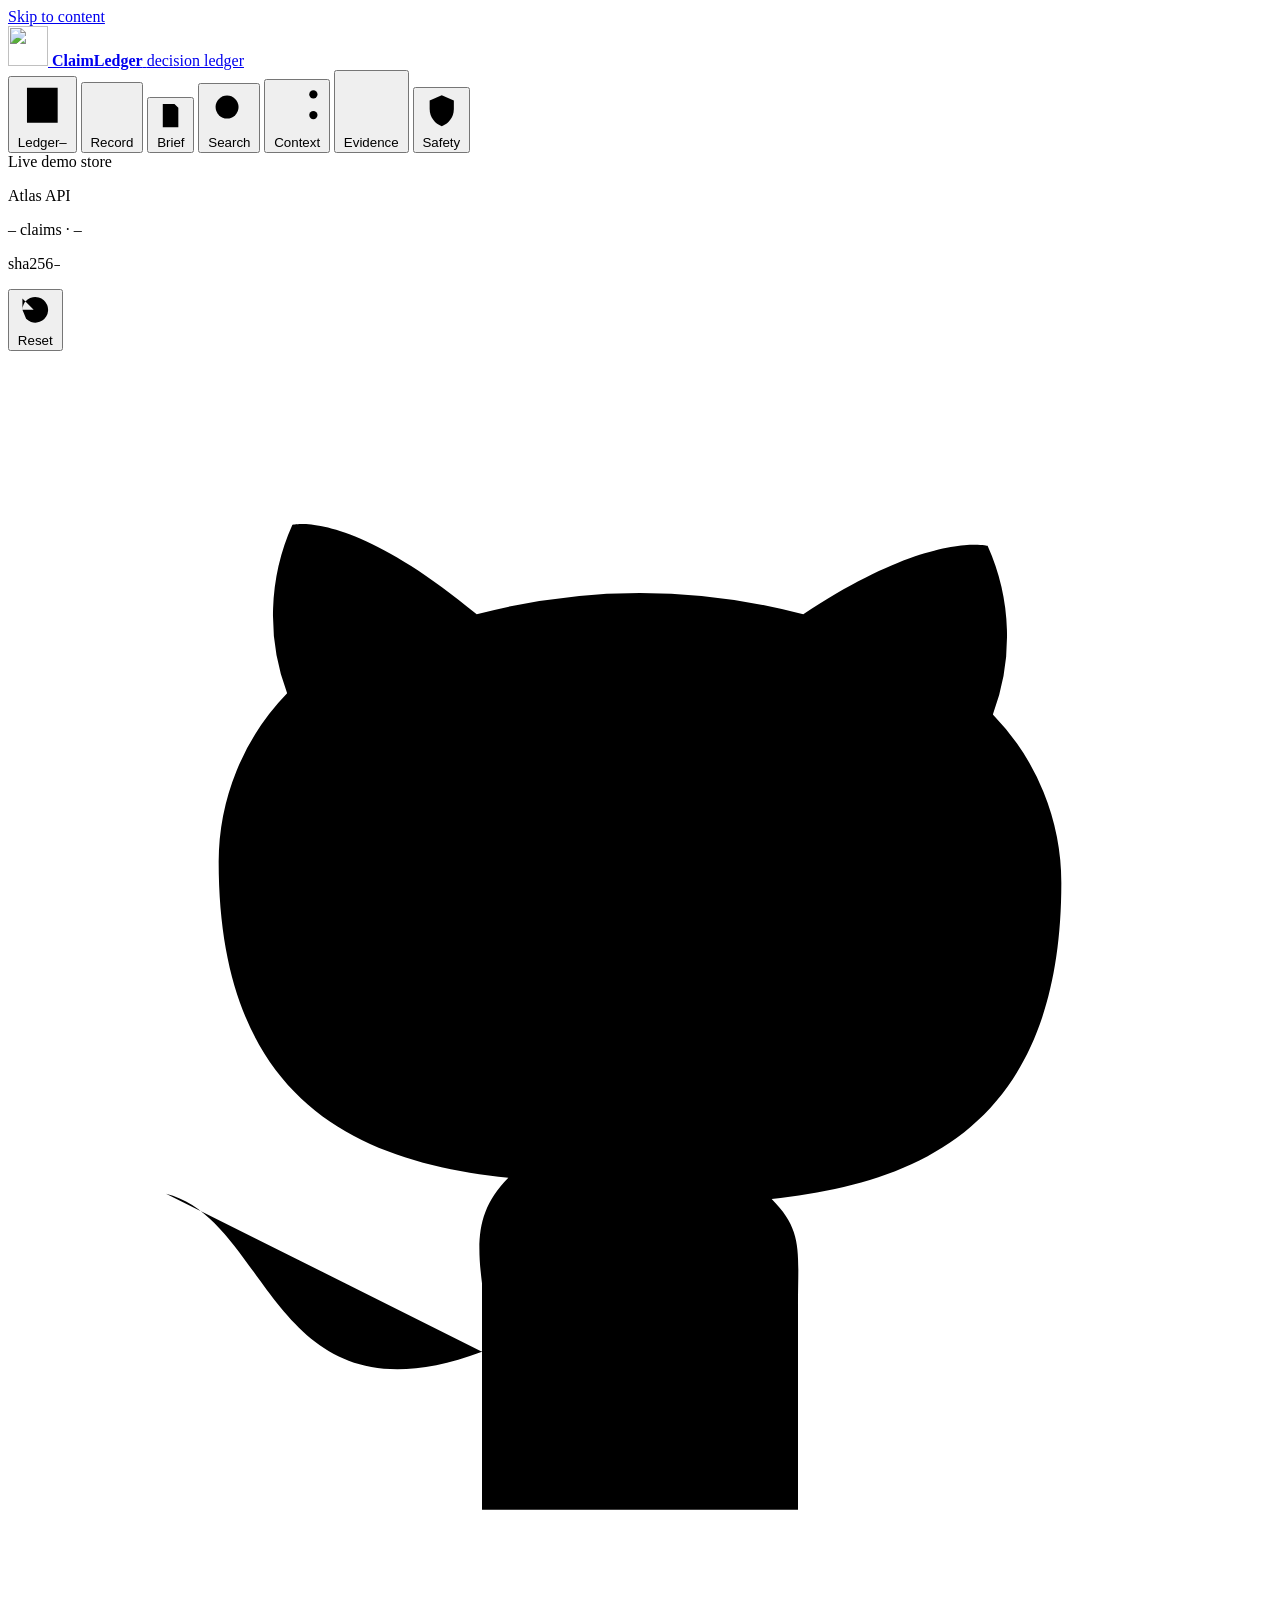
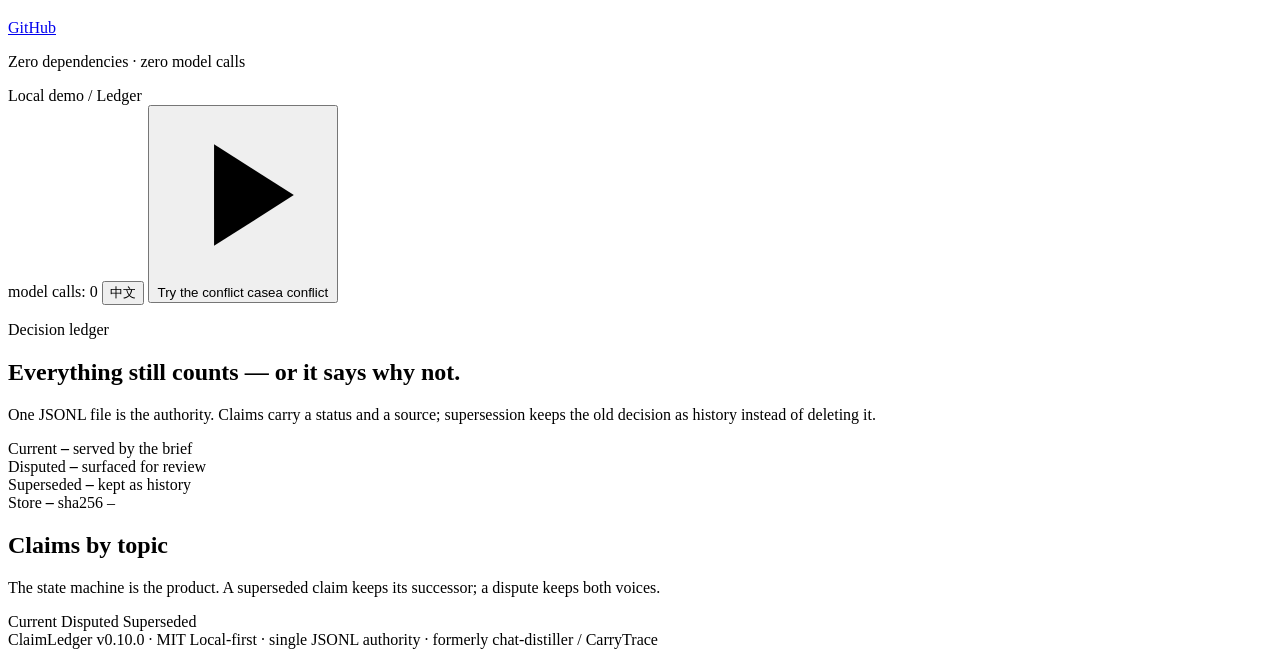
==== commit 597628b2: "feat(ui): bilingual demo — Chinese by default with an EN toggle - add an i18n layer: data-i18n ancho" ====
--- a/chat_distiller/demo/static/index.html
+++ b/chat_distiller/demo/static/index.html
@@ -9,45 +9,45 @@
 <link rel="stylesheet" href="/static/styles.css">
 </head>
 <body>
-<a class="skip-link" href="#main">Skip to content</a>
+<a class="skip-link" href="#main" data-i18n="skip">Skip to content</a>
 <div class="shell">
   <aside class="sidebar" aria-label="Demo navigation">
     <a class="brand" href="#ledger">
       <img src="/static/mark.svg" alt="" width="40" height="40">
       <span class="brand__text">
         <strong>ClaimLedger</strong>
-        <span>decision ledger</span>
+        <span data-i18n="brand.tagline">decision ledger</span>
       </span>
     </a>
 
     <nav class="nav" id="nav">
       <button class="nav__item" data-view="ledger" type="button">
         <svg viewBox="0 0 24 24" aria-hidden="true"><path d="M5 4h14v16H5zM8 8h8M8 12h8M8 16h5"/></svg>
-        <span>Ledger</span><span class="nav__count" id="navCount">–</span>
+        <span data-i18n="nav.ledger">Ledger</span><span class="nav__count" id="navCount">–</span>
       </button>
       <button class="nav__item" data-view="record" type="button">
         <svg viewBox="0 0 24 24" aria-hidden="true"><path d="M12 5v14M5 12h14"/></svg>
-        <span>Record</span>
+        <span data-i18n="nav.record">Record</span>
       </button>
       <button class="nav__item" data-view="brief" type="button">
         <svg viewBox="0 0 24 24" aria-hidden="true"><path d="M6 3h9l3 3v15H6zM9 10h6M9 14h6M9 18h4"/></svg>
-        <span>Brief</span>
+        <span data-i18n="nav.brief">Brief</span>
       </button>
       <button class="nav__item" data-view="search" type="button">
         <svg viewBox="0 0 24 24" aria-hidden="true"><circle cx="11" cy="11" r="6"/><path d="M16 16l4 4"/></svg>
-        <span>Search</span>
+        <span data-i18n="nav.search">Search</span>
       </button>
       <button class="nav__item" data-view="context" type="button">
         <svg viewBox="0 0 24 24" aria-hidden="true"><path d="M4 6h10M4 11h16M4 16h12"/><circle cx="20" cy="6" r="2"/><circle cx="20" cy="16" r="2"/></svg>
-        <span>Context</span>
+        <span data-i18n="nav.context">Context</span>
       </button>
       <button class="nav__item" data-view="evidence" type="button">
         <svg viewBox="0 0 24 24" aria-hidden="true"><path d="M4 19V5M4 19h16M8 16v-5M13 16V7M18 16v-8"/></svg>
-        <span>Evidence</span>
+        <span data-i18n="nav.evidence">Evidence</span>
       </button>
       <button class="nav__item" data-view="safety" type="button">
         <svg viewBox="0 0 24 24" aria-hidden="true"><path d="M12 3l7 3v5c0 5-3.2 8.4-7 10-3.8-1.6-7-5-7-10V6z"/><path d="M9 12l2 2 4-4"/></svg>
-        <span>Safety</span>
+        <span data-i18n="nav.safety">Safety</span>
       </button>
     </nav>
 
@@ -59,12 +59,12 @@
         <span id="storeMode">Live demo store</span>
       </div>
       <p class="store-card__project" id="storeProject">Atlas API</p>
-      <p class="store-card__meta"><span id="storeCount">–</span> claims · <span id="storeBytes">–</span></p>
+      <p class="store-card__meta"><span id="storeCount">–</span> <span data-i18n="store.claims">claims</span> · <span id="storeBytes">–</span></p>
       <p class="store-card__digest"><span>sha256</span><code id="storeDigest">–</code></p>
       <div class="store-card__actions">
-        <button id="resetBtn" class="mini-btn" type="button" title="Restore the synthetic demo store">
+        <button id="resetBtn" class="mini-btn" type="button" data-i18n-title="store.resetTitle">
           <svg viewBox="0 0 24 24" aria-hidden="true"><path d="M4 11a8 8 0 1 1 2.3 5.7M4 4v7h7"/></svg>
-          Reset
+          <span data-i18n="store.reset">Reset</span>
         </button>
         <a class="mini-btn" href="https://github.com/Anhao1314/ClaimLedger" target="_blank" rel="noreferrer">
           <svg viewBox="0 0 24 24" aria-hidden="true"><path d="M9 19c-4 1.5-4-2.5-6-3m12 6v-3.9c0-1 .1-1.4-.5-2 2.8-.3 5.5-1.4 5.5-6a4.6 4.6 0 0 0-1.3-3.2 4.2 4.2 0 0 0-.1-3.2s-1.1-.3-3.5 1.3a12 12 0 0 0-6.2 0C6.5 3 5.4 3.3 5.4 3.3a4.2 4.2 0 0 0-.1 3.2A4.6 4.6 0 0 0 4 9.7c0 4.6 2.7 5.7 5.5 6-.6.6-.6 1.2-.5 2V22"/></svg>
@@ -72,17 +72,18 @@
         </a>
       </div>
     </div>
-    <p class="sidebar__foot">Zero dependencies · zero model calls</p>
+    <p class="sidebar__foot" data-i18n="sidebar.foot">Zero dependencies · zero model calls</p>
   </aside>
 
   <main class="main" id="main">
     <header class="topbar">
-      <div class="topbar__crumb"><span class="live-dot" aria-hidden="true"></span> Local demo <span class="sep">/</span> <span id="crumb">Ledger</span></div>
+      <div class="topbar__crumb"><span class="live-dot" aria-hidden="true"></span> <span data-i18n="topbar.local">Local demo</span> <span class="sep">/</span> <span id="crumb">Ledger</span></div>
       <div class="topbar__right">
-        <span class="mono-chip" title="Every claim and brief is produced by deterministic Python">model calls: 0</span>
+        <span class="mono-chip" data-i18n-title="topbar.modelCallsTitle" data-i18n="topbar.modelCalls">model calls: 0</span>
+        <button class="ghost-btn" type="button" id="langBtn" title="切换 / switch language">中文</button>
         <button class="ghost-btn" type="button" id="storyBtn">
           <svg viewBox="0 0 24 24" aria-hidden="true"><path d="M8 5l11 7-11 7z"/></svg>
-          <span>Try <span class="story-long">the conflict case</span><span class="story-short">a conflict</span></span>
+          <span><span data-i18n="story.try">Try</span> <span class="story-long" data-i18n="story.long">the conflict case</span><span class="story-short" data-i18n="story.short">a conflict</span></span>
         </button>
       </div>
     </header>
@@ -90,38 +91,38 @@
     <div class="mode-banner" id="modeBanner" hidden role="status">
       <svg viewBox="0 0 24 24" aria-hidden="true"><rect x="5" y="10" width="14" height="10" rx="2"/><path d="M8 10V7a4 4 0 0 1 8 0v3"/></svg>
       <div>
-        <strong>Read-only ledger</strong>
-        <span>This demo is bound to an existing store. Restart with <code>--write</code> to record; reset is disabled.</span>
+        <strong data-i18n="mode.title">Read-only ledger</strong>
+        <span data-i18n-html="mode.body">This demo is bound to an existing store. Restart with <code>--write</code> to record; reset is disabled.</span>
       </div>
     </div>
 
     <section class="view" id="view-ledger" data-view-panel="ledger">
       <header class="page-head">
         <div>
-          <p class="eyebrow">Decision ledger</p>
-          <h1>Everything still counts — or it says why not.</h1>
-          <p class="lede">One JSONL file is the authority. Claims carry a status and a source; supersession keeps the old decision as history instead of deleting it.</p>
+          <p class="eyebrow" data-i18n="ledger.eyebrow">Decision ledger</p>
+          <h1 data-i18n="ledger.h1">Everything still counts — or it says why not.</h1>
+          <p class="lede" data-i18n="ledger.lede">One JSONL file is the authority. Claims carry a status and a source; supersession keeps the old decision as history instead of deleting it.</p>
         </div>
       </header>
 
       <div class="metrics" aria-label="Ledger summary">
         <div class="metric metric--current">
-          <span class="metric__label"><span class="dot dot--current"></span>Current</span>
+          <span class="metric__label"><span class="dot dot--current"></span><span data-i18n="status.current">Current</span></span>
           <strong id="metricCurrent">–</strong>
-          <span class="metric__hint">served by the brief</span>
+          <span class="metric__hint" data-i18n="ledger.hint.current">served by the brief</span>
         </div>
         <div class="metric metric--disputed">
-          <span class="metric__label"><span class="dot dot--disputed"></span>Disputed</span>
+          <span class="metric__label"><span class="dot dot--disputed"></span><span data-i18n="status.disputed">Disputed</span></span>
           <strong id="metricDisputed">–</strong>
-          <span class="metric__hint">surfaced for review</span>
+          <span class="metric__hint" data-i18n="ledger.hint.disputed">surfaced for review</span>
         </div>
         <div class="metric metric--superseded">
-          <span class="metric__label"><span class="dot dot--superseded"></span>Superseded</span>
+          <span class="metric__label"><span class="dot dot--superseded"></span><span data-i18n="status.superseded">Superseded</span></span>
           <strong id="metricSuperseded">–</strong>
-          <span class="metric__hint">kept as history</span>
+          <span class="metric__hint" data-i18n="ledger.hint.superseded">kept as history</span>
         </div>
         <div class="metric metric--bytes">
-          <span class="metric__label"><span class="dot dot--evidence"></span>Store</span>
+          <span class="metric__label"><span class="dot dot--evidence"></span><span data-i18n="ledger.store">Store</span></span>
           <strong id="metricBytes">–</strong>
           <span class="metric__hint" id="metricDigest">sha256 –</span>
         </div>
@@ -129,88 +130,88 @@
 
       <div class="section-head">
         <div>
-          <h2>Claims by topic</h2>
-          <p>The state machine is the product. A superseded claim keeps its successor; a dispute keeps both voices.</p>
+          <h2 data-i18n="ledger.topics">Claims by topic</h2>
+          <p data-i18n="ledger.topicsNote">The state machine is the product. A superseded claim keeps its successor; a dispute keeps both voices.</p>
         </div>
         <div class="legend" aria-label="Status legend">
-          <span><i class="dot dot--current"></i>Current</span>
-          <span><i class="dot dot--disputed"></i>Disputed</span>
-          <span><i class="dot dot--superseded"></i>Superseded</span>
+          <span><i class="dot dot--current"></i><span data-i18n="status.current">Current</span></span>
+          <span><i class="dot dot--disputed"></i><span data-i18n="status.disputed">Disputed</span></span>
+          <span><i class="dot dot--superseded"></i><span data-i18n="status.superseded">Superseded</span></span>
         </div>
       </div>
       <div id="ledgerTopics" class="ledger" aria-live="polite"></div>
       <div id="ledgerEmpty" class="empty-state" hidden>
-        <h3>No claims yet</h3>
-        <p>Record the first decision to start the ledger.</p>
-        <button class="primary-btn" type="button" data-goto="record">Record a claim</button>
+        <h3 data-i18n="ledger.emptyTitle">No claims yet</h3>
+        <p data-i18n="ledger.emptyNote">Record the first decision to start the ledger.</p>
+        <button class="primary-btn" type="button" data-goto="record" data-i18n="ledger.emptyCta">Record a claim</button>
       </div>
     </section>
 
     <section class="view" id="view-record" data-view-panel="record" hidden>
       <header class="page-head">
         <div>
-          <p class="eyebrow">Record at decision time</p>
-          <h1>The write is where trust starts.</h1>
-          <p class="lede">Type a decision that overlaps a current claim. The ledger refuses the write and shows you the conflict — it never picks a winner for you.</p>
+          <p class="eyebrow" data-i18n="record.eyebrow">Record at decision time</p>
+          <h1 data-i18n="record.h1">The write is where trust starts.</h1>
+          <p class="lede" data-i18n="record.lede">Type a decision that overlaps a current claim. The ledger refuses the write and shows you the conflict — it never picks a winner for you.</p>
         </div>
       </header>
 
       <div class="split split--record">
         <form class="panel form" id="recordForm" autocomplete="off">
           <div class="panel__head">
-            <h2>New claim</h2>
+            <h2 data-i18n="record.newClaim">New claim</h2>
             <span class="mono-chip">POST /api/record</span>
           </div>
 
           <label class="field">
-            <span class="field__label">Decision <em>required</em></span>
-            <textarea id="fText" name="text" rows="3" maxlength="1000" placeholder="Use PostgreSQL 16 for all Atlas storage" required></textarea>
-            <span class="field__hint"><span id="formCount">0</span>/1000 · one standalone statement</span>
+            <span class="field__label"><span data-i18n="record.decision">Decision</span> <em data-i18n="common.required">required</em></span>
+            <textarea id="fText" name="text" rows="3" maxlength="1000" data-i18n-ph="record.decisionPh" placeholder="Use PostgreSQL 16 for all Atlas storage" required></textarea>
+            <span class="field__hint"><span id="formCount">0</span>/1000 · <span data-i18n="record.decisionHint">one standalone statement</span></span>
           </label>
 
           <div class="field-row">
             <label class="field">
-              <span class="field__label">Topic</span>
+              <span class="field__label" data-i18n="record.topic">Topic</span>
               <input id="fTopic" name="topic" maxlength="40" value="database" pattern="[a-z0-9][a-z0-9-]{0,39}">
             </label>
             <label class="field">
-              <span class="field__label">Tags <em>comma-separated</em></span>
-              <input id="fTags" name="tags" placeholder="storage, postgres">
+              <span class="field__label"><span data-i18n="record.tags">Tags</span> <em data-i18n="record.tagsHint">comma-separated</em></span>
+              <input id="fTags" name="tags" data-i18n-ph="record.tagsPh" placeholder="storage, postgres">
             </label>
           </div>
 
           <div class="field-row">
             <label class="field">
-              <span class="field__label">Scope <em>where it applies</em></span>
-              <input id="fScope" name="scope" maxlength="40" value="all" pattern="[a-z0-9][a-z0-9-]{0,39}" title="all, production, staging, mobile-ios…">
+              <span class="field__label"><span data-i18n="record.scope">Scope</span> <em data-i18n="record.scopeHint">where it applies</em></span>
+              <input id="fScope" name="scope" maxlength="40" value="all" pattern="[a-z0-9][a-z0-9-]{0,39}" data-i18n-title="record.scopeTitle" title="all, production, staging, mobile-ios…">
             </label>
             <label class="field">
-              <span class="field__label">Source</span>
-              <input id="fSource" name="source" maxlength="300" placeholder="Architecture review · 2026-10-23">
+              <span class="field__label" data-i18n="record.source">Source</span>
+              <input id="fSource" name="source" maxlength="300" data-i18n-ph="record.sourcePh" placeholder="Architecture review · 2026-10-23">
             </label>
           </div>
 
           <label class="field">
-            <span class="field__label">Quote <em>optional evidence</em></span>
-            <textarea id="fQuote" name="quote" rows="2" maxlength="300" placeholder="The exact sentence from the discussion that supports this."></textarea>
+            <span class="field__label"><span data-i18n="record.quote">Quote</span> <em data-i18n="record.quoteHint">optional evidence</em></span>
+            <textarea id="fQuote" name="quote" rows="2" maxlength="300" data-i18n-ph="record.quotePh" placeholder="The exact sentence from the discussion that supports this."></textarea>
           </label>
 
           <label class="check">
             <input type="checkbox" id="fDispute">
             <span>
-              <strong>Record as disputed</strong>
-              <small>Keeps both positions open; also bypasses a detected conflict without superseding.</small>
+              <strong data-i18n="record.dispute">Record as disputed</strong>
+              <small data-i18n="record.disputeNote">Keeps both positions open; also bypasses a detected conflict without superseding.</small>
             </span>
           </label>
 
           <div class="form__actions">
             <button class="primary-btn" type="submit" id="recordSubmit">
               <svg viewBox="0 0 24 24" aria-hidden="true"><path d="M12 5v14M5 12h14"/></svg>
-              Record claim
+              <span data-i18n="record.submit">Record claim</span>
             </button>
-            <button class="ghost-btn" type="button" id="suggestBtn" title="Build a review-only proposal; nothing is written">
+            <button class="ghost-btn" type="button" id="suggestBtn" data-i18n-title="record.previewTitle">
               <svg viewBox="0 0 24 24" aria-hidden="true"><path d="M12 3l2.2 5.6L20 11l-5.8 2.4L12 19l-2.2-5.6L4 11l5.8-2.4z"/></svg>
-              Preview proposal
+              <span data-i18n="record.preview">Preview proposal</span>
             </button>
             <span class="form__note" id="formNote">Record writes a real line to the JSONL store; preview never writes.</span>
           </div>
@@ -218,29 +219,29 @@
           <div class="error-box" id="recordError" hidden role="alert"></div>
 
           <div class="examples">
-            <span class="examples__label">Try a case</span>
+            <span class="examples__label" data-i18n="record.tryCase">Try a case</span>
             <div class="chips" id="exampleChips">
-              <button type="button" class="chip" data-example="conflict">Conflicting decision</button>
-              <button type="button" class="chip" data-example="clean">New, unrelated decision</button>
-              <button type="button" class="chip" data-example="dispute">Open dispute</button>
+              <button type="button" class="chip" data-example="conflict" data-i18n="record.caseConflict">Conflicting decision</button>
+              <button type="button" class="chip" data-example="clean" data-i18n="record.caseClean">New, unrelated decision</button>
+              <button type="button" class="chip" data-example="dispute" data-i18n="record.caseDispute">Open dispute</button>
             </div>
           </div>
         </form>
 
         <aside class="record-side">
           <div class="panel panel--muted">
-            <h2>What the guardrail does</h2>
+            <h2 data-i18n="record.guardrail">What the guardrail does</h2>
             <ol class="steps">
-              <li><span>01</span><div><strong>Validate</strong><p>Stable schema, topic grammar, byte limits. Corruption refuses service.</p></div></li>
-              <li><span>02</span><div><strong>Surface overlap</strong><p>Lexical overlap above a threshold is a suspicion, never a verdict.</p></div></li>
-              <li><span>03</span><div><strong>Require a decision</strong><p>Supersede the old claim, mark the new one disputed, or cancel. No silent wins.</p></div></li>
+              <li><span>01</span><div><strong data-i18n="record.s1t">Validate</strong><p data-i18n="record.s1p">Stable schema, topic grammar, byte limits. Corruption refuses service.</p></div></li>
+              <li><span>02</span><div><strong data-i18n="record.s2t">Surface overlap</strong><p data-i18n="record.s2p">Lexical overlap above a threshold is a suspicion, never a verdict.</p></div></li>
+              <li><span>03</span><div><strong data-i18n="record.s3t">Require a decision</strong><p data-i18n="record.s3p">Supersede the old claim, mark the new one disputed, or cancel. No silent wins.</p></div></li>
             </ol>
-            <p class="fineprint">Conflict matching is deterministic and lexical. It can miss semantic contradictions — and it never adjudicates truth.</p>
+            <p class="fineprint" data-i18n="record.guardrailNote">Conflict matching is deterministic and lexical. It can miss semantic contradictions — and it never adjudicates truth.</p>
           </div>
 
           <div class="panel panel--muted" id="currentPanel">
             <div class="panel__head">
-              <h2>Current claims being checked</h2>
+              <h2 data-i18n="record.checking">Current claims being checked</h2>
               <span class="mono-chip" id="currentCount">–</span>
             </div>
             <ul class="mini-list" id="currentList"></ul>
@@ -248,34 +249,34 @@
 
           <div class="panel receipt-panel" id="recordReceipt" hidden>
             <div class="panel__head">
-              <h2>Write receipt</h2>
+              <h2 data-i18n="receipt.title">Write receipt</h2>
               <span class="status-pill status--current" id="receiptStatus">Current</span>
             </div>
             <p class="receipt-text" id="receiptText"></p>
             <dl class="receipt-meta">
-              <div><dt>claim</dt><dd><code id="receiptId">–</code></dd></div>
+              <div><dt data-i18n="receipt.claim">claim</dt><dd><code id="receiptId">–</code></dd></div>
               <div><dt>store</dt><dd><code id="receiptDigest">–</code></dd></div>
-              <div><dt>superseded</dt><dd><code id="receiptSuperseded">–</code></dd></div>
+              <div><dt data-i18n="status.superseded">Superseded</dt><dd><code id="receiptSuperseded">–</code></dd></div>
             </dl>
             <div class="receipt-actions">
-              <button class="ghost-btn" type="button" data-goto="ledger">View in ledger</button>
-              <button class="ghost-btn" type="button" data-goto="brief">Render a brief</button>
+              <button class="ghost-btn" type="button" data-goto="ledger" data-i18n="receipt.viewLedger">View in ledger</button>
+              <button class="ghost-btn" type="button" data-goto="brief" data-i18n="receipt.renderBrief">Render a brief</button>
             </div>
           </div>
 
           <div class="panel suggest-panel" id="suggestPanel" hidden>
             <div class="panel__head">
-              <h2>Claim proposal · review only</h2>
-              <span class="status-pill status--disputed">Proposed</span>
+              <h2 data-i18n="suggest.title">Claim proposal · review only</h2>
+              <span class="status-pill status--disputed" data-i18n="suggest.proposed">Proposed</span>
             </div>
             <p class="receipt-text" id="suggestText"></p>
             <dl class="receipt-meta">
-              <div><dt>topic</dt><dd><code id="suggestTopic">–</code></dd></div>
-              <div><dt>conflicts</dt><dd><code id="suggestConflicts">–</code></dd></div>
-              <div><dt>next step</dt><dd id="suggestAction">–</dd></div>
+              <div><dt data-i18n="record.topic">Topic</dt><dd><code id="suggestTopic">–</code></dd></div>
+              <div><dt data-i18n="suggest.conflicts">conflicts</dt><dd><code id="suggestConflicts">–</code></dd></div>
+              <div><dt data-i18n="suggest.nextStep">next step</dt><dd id="suggestAction">–</dd></div>
             </dl>
             <div class="suggest-detail" id="suggestDetail"></div>
-            <p class="fineprint">Nothing was written. Run <code>claim record --supersedes …</code> or use Record to commit after review.</p>
+            <p class="fineprint" data-i18n-html="suggest.fineprint">Nothing was written. Run <code>claim record --supersedes …</code> or use Record to commit after review.</p>
           </div>
         </aside>
       </div>
@@ -284,9 +285,9 @@
     <section class="view" id="view-brief" data-view-panel="brief" hidden>
       <header class="page-head">
         <div>
-          <p class="eyebrow">Read as a briefing</p>
-          <h1>A brief that fits, and says what it left out.</h1>
-          <p class="lede">Drag the budget down. Entries are dropped deterministically and counted — the packet is a rebuildable view, never a second source of truth.</p>
+          <p class="eyebrow" data-i18n="brief.eyebrow">Read as a briefing</p>
+          <h1 data-i18n="brief.h1">A brief that fits, and says what it left out.</h1>
+          <p class="lede" data-i18n="brief.lede">Drag the budget down. Entries are dropped deterministically and counted — the packet is a rebuildable view, never a second source of truth.</p>
         </div>
       </header>
 
@@ -294,21 +295,21 @@
         <div class="brief-controls">
           <div class="panel">
             <div class="panel__head">
-              <h2>Byte budget</h2>
+              <h2 data-i18n="brief.budget">Byte budget</h2>
               <span class="mono-chip" id="briefStatus">ready</span>
             </div>
             <div class="budget-value">
               <strong id="briefUsed">–</strong>
-              <span>/ <span id="briefBudgetOut">–</span> bytes</span>
-            </div>
-            <div class="meter" role="progressbar" aria-label="Brief bytes used" aria-valuemin="0" aria-valuemax="100" aria-valuenow="0" id="briefMeter">
+              <span>/ <span id="briefBudgetOut">–</span> <span data-i18n="common.bytes">bytes</span></span>
+            </div>
+            <div class="meter" role="progressbar" data-i18n-aria="brief.meterAria" aria-label="Brief bytes used" aria-valuemin="0" aria-valuemax="100" aria-valuenow="0" id="briefMeter">
               <span id="briefMeterFill"></span>
             </div>
             <div class="budget-meta">
               <span id="briefBudgetLabel">2,048 bytes</span>
               <span id="briefOmitted">0 omitted</span>
             </div>
-            <input type="range" id="briefBudget" min="512" max="8192" step="128" value="2048" aria-label="Brief byte budget">
+            <input type="range" id="briefBudget" min="512" max="8192" step="128" value="2048" data-i18n-aria="brief.sliderAria" aria-label="Brief byte budget">
             <div class="chips chips--tight" id="briefPresets">
               <button type="button" class="chip" data-budget="512">512</button>
               <button type="button" class="chip" data-budget="1024">1 KB</button>
@@ -316,26 +317,26 @@
               <button type="button" class="chip" data-budget="4096">4 KB</button>
               <button type="button" class="chip" data-budget="8192">8 KB</button>
             </div>
-            <p class="fineprint">The budget covers the whole serialized UTF-8 JSON packet, including metadata and the trailing newline. Bytes are not tokens.</p>
+            <p class="fineprint" data-i18n="brief.fineprint">The budget covers the whole serialized UTF-8 JSON packet, including metadata and the trailing newline. Bytes are not tokens.</p>
           </div>
 
           <div class="panel">
             <div class="panel__head">
-              <h2>Rendered packet</h2>
+              <h2 data-i18n="brief.rendered">Rendered packet</h2>
               <div class="segmented" role="group" aria-label="Brief display">
-                <button type="button" class="segmented__btn is-active" data-brief-mode="view">View</button>
-                <button type="button" class="segmented__btn" data-brief-mode="wire">Wire JSON</button>
+                <button type="button" class="segmented__btn is-active" data-brief-mode="view" data-i18n="brief.view">View</button>
+                <button type="button" class="segmented__btn" data-brief-mode="wire" data-i18n="brief.wire">Wire JSON</button>
               </div>
             </div>
-            <p class="fineprint">Order is fixed: open disputes → current claims by topic → recently superseded.</p>
+            <p class="fineprint" data-i18n="brief.orderNote">Order is fixed: open disputes → current claims by topic → recently superseded.</p>
           </div>
 
           <div class="panel panel--muted">
-            <h2>Why this is not a summary</h2>
-            <p>No model writes the brief. It is rendered from the store on every request, so it cannot rot out of sync. Regenerating it is lossless.</p>
+            <h2 data-i18n="brief.why">Why this is not a summary</h2>
+            <p data-i18n="brief.whyNote">No model writes the brief. It is rendered from the store on every request, so it cannot rot out of sync. Regenerating it is lossless.</p>
             <button class="ghost-btn" type="button" id="briefCopy">
               <svg viewBox="0 0 24 24" aria-hidden="true"><path d="M8 8h11v11H8zM5 16V5h11"/></svg>
-              Copy wire JSON
+              <span data-i18n="common.copyWire">Copy wire JSON</span>
             </button>
           </div>
         </div>
@@ -350,21 +351,21 @@
     <section class="view" id="view-search" data-view-panel="search" hidden>
       <header class="page-head">
         <div>
-          <p class="eyebrow">Long-tail retrieval</p>
-          <h1>Status-aware search, next to the status-blind baseline.</h1>
-          <p class="lede">Search is lexical and local. The comparison below is the point: feeding raw history back can rank a dead decision first.</p>
+          <p class="eyebrow" data-i18n="search.eyebrow">Long-tail retrieval</p>
+          <h1 data-i18n="search.h1">Status-aware search, next to the status-blind baseline.</h1>
+          <p class="lede" data-i18n="search.lede">Search is lexical and local. The comparison below is the point: feeding raw history back can rank a dead decision first.</p>
         </div>
       </header>
 
       <form class="searchbar" id="searchForm" role="search">
         <svg viewBox="0 0 24 24" aria-hidden="true"><circle cx="11" cy="11" r="6"/><path d="M16 16l4 4"/></svg>
-        <input id="searchInput" type="search" placeholder="database, use sqlite, timeout, api v1…" aria-label="Search claims">
-        <button class="primary-btn" type="submit">Search</button>
+        <input id="searchInput" type="search" data-i18n-ph="search.ph" placeholder="database, use sqlite, timeout, api v1…" data-i18n-aria="search.aria" aria-label="Search claims">
+        <button class="primary-btn" type="submit" data-i18n="search.submit">Search</button>
       </form>
 
       <div class="search-tools">
         <div class="chips" id="searchSuggestions">
-          <span class="chips__label">Try</span>
+          <span class="chips__label" data-i18n="common.try">Try</span>
           <button type="button" class="chip" data-query="use sqlite">use sqlite</button>
           <button type="button" class="chip" data-query="database">database</button>
           <button type="button" class="chip" data-query="token">token</button>
@@ -375,12 +376,12 @@
         <label class="switch">
           <input type="checkbox" id="includeSuperseded">
           <span class="switch__track"><span class="switch__thumb"></span></span>
-          <span class="switch__label">Include superseded <em>status-blind</em></span>
+          <span class="switch__label"><span data-i18n="search.include">Include superseded</span> <em data-i18n="search.statusBlind">status-blind</em></span>
         </label>
       </div>
 
       <div id="searchSummary" class="search-summary" aria-live="polite">
-        <span class="search-summary__hint">Enter a query to compare retrieval policies.</span>
+        <span class="search-summary__hint" data-i18n="search.defaultHint">Enter a query to compare retrieval policies.</span>
       </div>
       <div id="searchResults" class="results"></div>
     </section>
@@ -388,24 +389,24 @@
     <section class="view" id="view-context" data-view-panel="context" hidden>
       <header class="page-head">
         <div>
-          <p class="eyebrow">RAG, on the ledger's terms</p>
-          <h1>Evidence may be retrieved. Authority stays with the store.</h1>
-          <p class="lede">A context packet joins a deterministic brief with evidence from a retriever. Every hit must resolve to a claim and pass the same status filter — superseded passages cannot pose as current.</p>
+          <p class="eyebrow" data-i18n="context.eyebrow">RAG, on the ledger's terms</p>
+          <h1 data-i18n="context.h1">Evidence may be retrieved. Authority stays with the store.</h1>
+          <p class="lede" data-i18n="context.lede">A context packet joins a deterministic brief with evidence from a retriever. Every hit must resolve to a claim and pass the same status filter — superseded passages cannot pose as current.</p>
         </div>
       </header>
 
       <div class="context-controls">
         <form class="panel" id="contextForm" role="search" autocomplete="off">
           <div class="panel__head">
-            <h2>Build a context packet</h2>
+            <h2 data-i18n="context.build">Build a context packet</h2>
             <span class="mono-chip">GET /api/context</span>
           </div>
           <label class="field">
-            <span class="field__label">Query</span>
-            <input id="contextQuery" type="search" placeholder="use sqlite, token, timeout…" aria-label="Context query">
+            <span class="field__label" data-i18n="context.query">Query</span>
+            <input id="contextQuery" type="search" data-i18n-ph="context.ph" placeholder="use sqlite, token, timeout…" data-i18n-aria="context.aria" aria-label="Context query">
           </label>
           <div class="chips" id="contextSuggestions">
-            <span class="chips__label">Try</span>
+            <span class="chips__label" data-i18n="common.try">Try</span>
             <button type="button" class="chip" data-query="use sqlite">use sqlite</button>
             <button type="button" class="chip" data-query="session token">session token</button>
             <button type="button" class="chip" data-query="timeout">timeout</button>
@@ -414,37 +415,37 @@
             <label class="switch">
               <input type="checkbox" id="contextHistorical">
               <span class="switch__track"><span class="switch__thumb"></span></span>
-              <span class="switch__label">Historical intent <em>include superseded, labelled</em></span>
+              <span class="switch__label"><span data-i18n="context.historical">Historical intent</span> <em data-i18n="context.historicalHint">include superseded, labelled</em></span>
             </label>
             <label class="switch">
               <input type="checkbox" id="contextShowWire">
               <span class="switch__track"><span class="switch__thumb"></span></span>
-              <span class="switch__label">Show wire JSON <em>exact bytes</em></span>
+              <span class="switch__label"><span data-i18n="context.showWire">Show wire JSON</span> <em data-i18n="context.showWireHint">exact bytes</em></span>
             </label>
           </div>
           <p class="fineprint" id="contextRagNote"></p>
         </form>
 
         <div class="panel panel--muted" id="contextStats">
-          <div class="panel__head"><h2>Packet</h2><span class="mono-chip" id="contextStatus">–</span></div>
+          <div class="panel__head"><h2 data-i18n="context.packet">Packet</h2><span class="mono-chip" id="contextStatus">–</span></div>
           <dl class="context-meta">
-            <div><dt>bytes</dt><dd><span id="ctxUsed">–</span> / <span id="ctxBudget">–</span></dd></div>
-            <div><dt>brief</dt><dd id="ctxBriefCounts">–</dd></div>
-            <div><dt>evidence</dt><dd><span id="ctxEvidenceCount">0</span> shown · <span id="ctxOmitted">0</span> omitted</dd></div>
-            <div><dt>excluded</dt><dd id="ctxExcluded">–</dd></div>
-            <div><dt>window</dt><dd id="ctxWindow">–</dd></div>
+            <div><dt data-i18n="context.bytes">bytes</dt><dd><span id="ctxUsed">–</span> / <span id="ctxBudget">–</span></dd></div>
+            <div><dt data-i18n="context.brief">brief</dt><dd id="ctxBriefCounts">–</dd></div>
+            <div><dt data-i18n="context.evidence">evidence</dt><dd><span id="ctxEvidenceCount">0</span> <span data-i18n="context.shown">shown</span> · <span id="ctxOmitted">0</span> <span data-i18n="context.omitted">omitted</span></dd></div>
+            <div><dt data-i18n="context.excluded">excluded</dt><dd id="ctxExcluded">–</dd></div>
+            <div><dt data-i18n="context.window">window</dt><dd id="ctxWindow">–</dd></div>
             <div><dt>index sha</dt><dd><code id="ctxIndexSha">–</code></dd></div>
           </dl>
           <button class="ghost-btn" type="button" id="contextCopy">
             <svg viewBox="0 0 24 24" aria-hidden="true"><path d="M8 8h11v11H8zM5 16V5h11"/></svg>
-            Copy wire JSON
+            <span data-i18n="common.copyWire">Copy wire JSON</span>
           </button>
         </div>
       </div>
 
       <div class="context-stage">
         <div class="brief-doc context-doc" id="contextBody" aria-live="polite">
-          <p class="brief-empty">Enter a query to build a context packet.</p>
+          <p class="brief-empty" data-i18n="context.defaultEmpty">Enter a query to build a context packet.</p>
         </div>
         <pre class="wire" id="contextWire" hidden></pre>
       </div>
@@ -453,15 +454,15 @@
     <section class="view" id="view-evidence" data-view-panel="evidence" hidden>
       <header class="page-head">
         <div>
-          <p class="eyebrow">Evidence you can replay</p>
-          <h1>Numbers with the limits attached.</h1>
-          <p class="lede">Synthetic fixtures, deterministic code, zero model calls. These measure structure and lifecycle safety — not semantic truth or agent task success.</p>
+          <p class="eyebrow" data-i18n="evidence.eyebrow">Evidence you can replay</p>
+          <h1 data-i18n="evidence.h1">Numbers with the limits attached.</h1>
+          <p class="lede" data-i18n="evidence.lede">Synthetic fixtures, deterministic code, zero model calls. These measure structure and lifecycle safety — not semantic truth or agent task success.</p>
         </div>
       </header>
 
       <div class="panel">
         <div class="panel__head">
-          <h2>Retrieval</h2>
+          <h2 data-i18n="evidence.retrieval">Retrieval</h2>
           <span class="mono-chip" id="evidenceDataset">24 queries · 40 sessions</span>
         </div>
         <div class="metric-table" id="retrievalTable"></div>
@@ -470,14 +471,14 @@
 
       <div class="section-head section-head--tight">
         <div>
-          <h2>Structural safety checks</h2>
-          <p>CompileBench: four topics, twelve curated cards, zero model calls.</p>
+          <h2 data-i18n="evidence.checks">Structural safety checks</h2>
+          <p data-i18n="evidence.checksNote">CompileBench: four topics, twelve curated cards, zero model calls.</p>
         </div>
       </div>
       <div class="compile-grid" id="compileCards"></div>
 
       <div class="panel panel--muted">
-        <h2>What this cannot prove</h2>
+        <h2 data-i18n="evidence.cannot">What this cannot prove</h2>
         <ul class="limits" id="evidenceLimits"></ul>
         <div class="evidence-sources" id="evidenceSources"></div>
       </div>
@@ -486,19 +487,19 @@
     <section class="view" id="view-safety" data-view-panel="safety" hidden>
       <header class="page-head">
         <div>
-          <p class="eyebrow">Data safety</p>
-          <h1>Backups you can verify. Removal you can audit.</h1>
-          <p class="lede">Every snapshot carries a checksummed manifest. Redaction keeps a content-free tombstone and the supersession chain; deletion removes rows and names what references them. Both write an audit entry and a plaintext pre-change backup by default.</p>
+          <p class="eyebrow" data-i18n="safety.eyebrow">Data safety</p>
+          <h1 data-i18n="safety.h1">Backups you can verify. Removal you can audit.</h1>
+          <p class="lede" data-i18n="safety.lede">Every snapshot carries a checksummed manifest. Redaction keeps a content-free tombstone and the supersession chain; deletion removes rows and names what references them. Both write an audit entry and a plaintext pre-change backup by default.</p>
         </div>
       </header>
 
       <div class="safety-grid">
         <div class="panel" id="snapshotsPanel">
           <div class="panel__head">
-            <h2>Snapshots</h2>
+            <h2 data-i18n="safety.snapshots">Snapshots</h2>
             <button class="ghost-btn" type="button" id="backupBtn">
               <svg viewBox="0 0 24 24" aria-hidden="true"><path d="M12 4v10M8 10l4 4 4-4M5 19h14"/></svg>
-              Backup now
+              <span data-i18n="safety.backupNow">Backup now</span>
             </button>
           </div>
           <p class="fineprint" id="backupNote">Snapshots are written next to the store with a manifest: claim count, byte count and two SHA-256 digests.</p>
@@ -507,29 +508,29 @@
 
         <div class="panel" id="auditPanel">
           <div class="panel__head">
-            <h2>Audit trail</h2>
+            <h2 data-i18n="safety.audit">Audit trail</h2>
             <span class="mono-chip" id="auditCount">–</span>
           </div>
-          <p class="fineprint">Append-only. Records the action, claim ids, before/after store digests and the backup filename — never the claim text.</p>
+          <p class="fineprint" data-i18n="safety.auditNote">Append-only. Records the action, claim ids, before/after store digests and the backup filename — never the claim text.</p>
           <div class="audit-list" id="auditList"></div>
         </div>
       </div>
 
       <div class="panel panel--muted safety-guarantees">
-        <h2>What this guarantees — and what it does not</h2>
+        <h2 data-i18n="safety.guarantees">What this guarantees — and what it does not</h2>
         <ul class="limits">
-          <li>Writes are serialized by a cross-process lock; contention past the timeout is an explicit busy error, never a silent overwrite.</li>
-          <li>Restore verifies byte count, file digest, store digest and claim count against the manifest before touching the store.</li>
-          <li>Backups are plaintext and local — protect the backups directory like the store itself.</li>
-          <li>Redaction does not reach transcripts, logs, old backups or derived evidence indexes; rebuild or purge those separately.</li>
+          <li data-i18n="safety.g1">Writes are serialized by a cross-process lock; contention past the timeout is an explicit busy error, never a silent overwrite.</li>
+          <li data-i18n="safety.g2">Restore verifies byte count, file digest, store digest and claim count against the manifest before touching the store.</li>
+          <li data-i18n="safety.g3">Backups are plaintext and local — protect the backups directory like the store itself.</li>
+          <li data-i18n="safety.g4">Redaction does not reach transcripts, logs, old backups or derived evidence indexes; rebuild or purge those separately.</li>
         </ul>
-        <p class="fineprint">CLI equivalents: <code>claim backup</code> · <code>claim backups</code> · <code>claim audit</code> · <code>claim restore --from …</code> · <code>claim redact … --yes</code> · <code>claim delete … --yes</code></p>
+        <p class="fineprint" data-i18n-html="safety.cli">CLI equivalents: <code>claim backup</code> · <code>claim backups</code> · <code>claim audit</code> · <code>claim restore --from …</code> · <code>claim redact … --yes</code> · <code>claim delete … --yes</code></p>
       </div>
     </section>
 
     <footer class="foot">
-      <span>ClaimLedger v<span id="version">0.9.0</span> · MIT</span>
-      <span>Local-first · single JSONL authority · formerly chat-distiller / CarryTrace</span>
+      <span>ClaimLedger v<span id="version">0.10.0</span> · MIT</span>
+      <span data-i18n="foot.note">Local-first · single JSONL authority · formerly chat-distiller / CarryTrace</span>
     </footer>
   </main>
 </div>
@@ -540,18 +541,18 @@
     <div class="modal__head">
       <span class="modal__icon" aria-hidden="true">!</span>
       <div>
-        <p class="eyebrow">Write refused</p>
-        <h2 id="conflictTitle">A possible conflict was surfaced.</h2>
+        <p class="eyebrow" data-i18n="modal.eyebrow">Write refused</p>
+        <h2 id="conflictTitle" data-i18n="modal.title">A possible conflict was surfaced.</h2>
       </div>
     </div>
     <p class="modal__message" id="conflictMessage"></p>
     <div class="conflict-list" id="conflictList"></div>
     <div class="modal__actions">
-      <button type="button" class="ghost-btn" data-close-conflict>Cancel</button>
-      <button type="button" class="ghost-btn" id="conflictDispute">Record as disputed</button>
-      <button type="button" class="primary-btn" id="conflictSupersede">Supersede &amp; record</button>
+      <button type="button" class="ghost-btn" data-close-conflict data-i18n="modal.cancel">Cancel</button>
+      <button type="button" class="ghost-btn" id="conflictDispute" data-i18n="modal.dispute">Record as disputed</button>
+      <button type="button" class="primary-btn" id="conflictSupersede" data-i18n="modal.supersede">Supersede &amp; record</button>
     </div>
-    <p class="fineprint">The ledger surfaces the suspicion. Superseding is an explicit human decision, written into the chain.</p>
+    <p class="fineprint" data-i18n="modal.fineprint">The ledger surfaces the suspicion. Superseding is an explicit human decision, written into the chain.</p>
   </div>
 </div>
 
